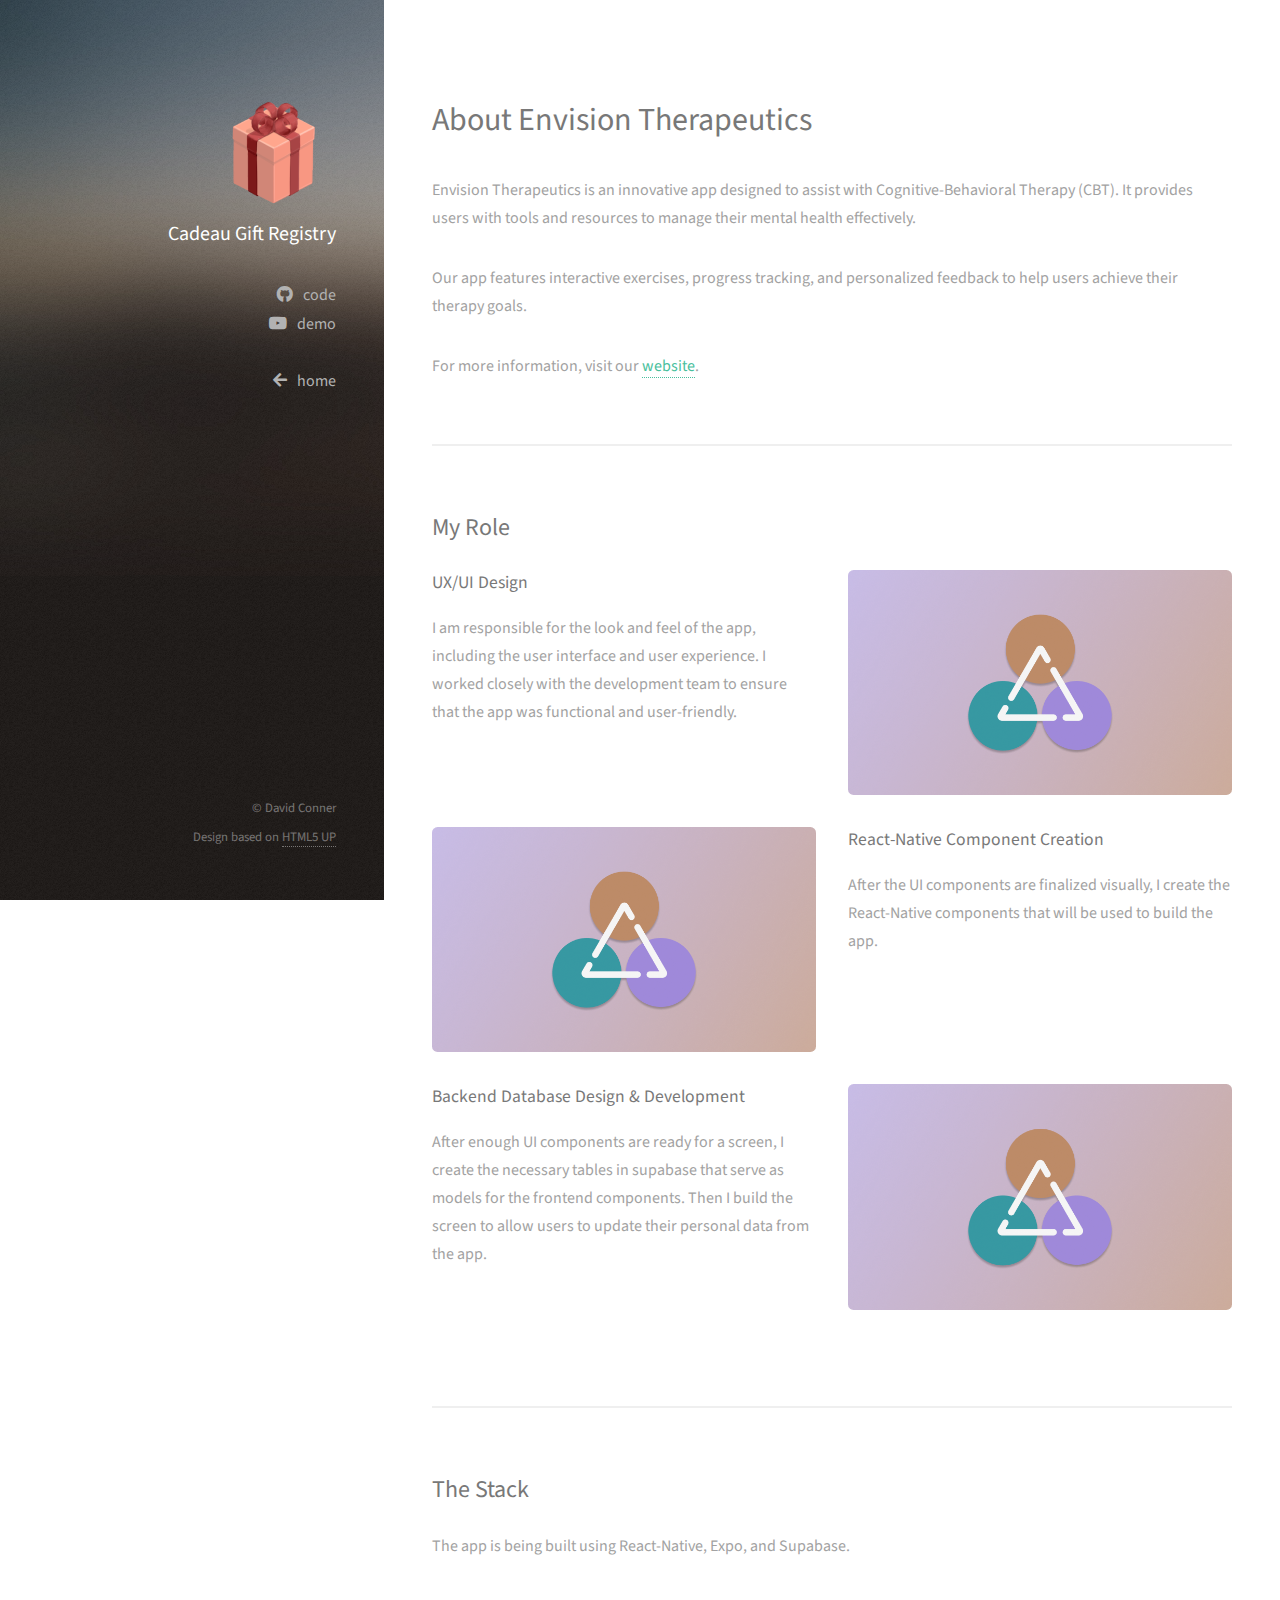
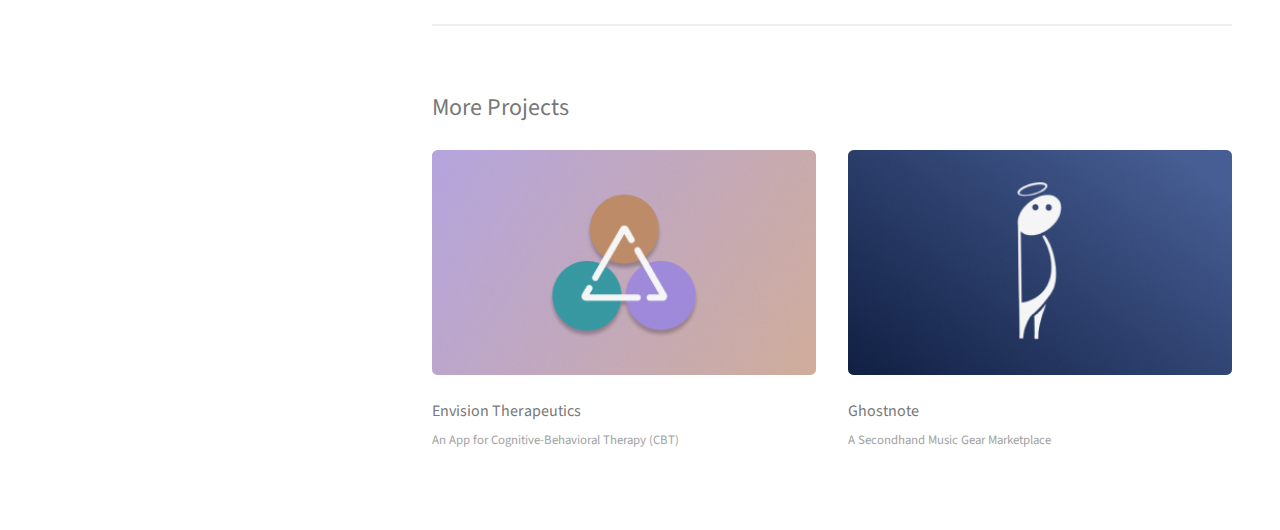
==== portfolio/cadeau.html @ 53ee63d6 "first commit" ====
<!DOCTYPE HTML>
<html>
<head>
    <title>Envision Therapeutics</title>
    <meta charset="utf-8" />
    <meta name="viewport" content="width=device-width, initial-scale=1, user-scalable=no" />
    <link rel="stylesheet" href="../assets/css/main.css" />
</head>
<body class="is-preload">

    <!-- Sidebar -->
    <header id="header">
        <div class="inner">
            <a href="#" class="image portfolio_avatar"><img src="../images/avatars/cadeau.png" alt="Cadeau Logo" style="--zoom: 1; --position-y: 0%;" /></a>
            <h1><strong>Cadeau Gift Registry</strong></h1>
            <br>
            <nav>
                <ul class="menu-icons">
                    <li>
                        <a class="icon solid brands fa-github" href="">code</a>
                    </li>
                    <li>
                        <a class="icon solid brands fa-youtube" href="https://www.youtube.com/watch?v=oXooZqjxA6I&t=8s">demo</a>
                    </li>
                    <br>
                    <li>
                        <a class="icon solid fa-arrow-left" href="../index.html">home</a>
                    </li>
                </ul>
            </nav>
        </div>
    </header>

    <!-- Main Content -->
    <div id="main">
        <section id="one">
            <header class="major">
                <h2>About Envision Therapeutics</h2>
            </header>
            <p>Envision Therapeutics is an innovative app designed to assist with Cognitive-Behavioral Therapy (CBT). It provides users with tools and resources to manage their mental health effectively.</p>
            <p>Our app features interactive exercises, progress tracking, and personalized feedback to help users achieve their therapy goals.</p>
            <p>For more information, visit our <a href="https://envisiontherapeutics.com">website</a>.</p>
        </section>
        <section id="two">
            <h2>My Role</h2>
            <div class="row">
                <div class="col-6 col-12-small">
                    <h4>
                        UX/UI Design
                    </h4>
                    <p>
                        I am responsible for the look and feel of the app, including the user interface and user experience. I worked closely with the development team to ensure that the app was functional and user-friendly.
                    </p>
                </div>
                <div class="col-6 col-12-small">
                    <div class="image fit">
                        <img src="../images/fulls/Envision.png" alt="Envision Logo" style="--zoom: 1; --position-y: 0%;" />
                    </div>
                </div>
                <div class="col-6 col-12-small">
                    <div class="image fit">
                        <img src="../images/fulls/Envision.png" alt="Envision Logo" style="--zoom: 1; --position-y: 0%;" />
                    </div>
                </div>
                <div class="col-6 col-12-small">
                    <h4>
                        React-Native Component Creation
                    </h4>
                    <p>
                        After the UI components are finalized visually, I create the React-Native components that will be used to build the app.
                    </p>
                </div>
                <div class="col-6 col-12-small">
                    <h4>
                        Backend Database Design & Development
                    </h4>
                    <p>
                        After enough UI components are ready for a screen, I create the necessary tables in supabase that serve as models for the frontend components. Then I build the screen to allow users to update their personal data from the app.
                    </p>
                </div>
                <div class="col-6 col-12-small">
                    <div class="image fit">
                        <img src="../images/fulls/Envision.png" alt="Envision Logo" style="--zoom: 1; --position-y: 0%;" />
                    </div>
                </div>
            </div>
        </section>
        <section id="three">
            <h2>The Stack</h2>
            <p>
                The app is being built using React-Native, Expo, and Supabase.
            </p>
        </section>
        <section id="four">
            <h2>More Projects</h2>
            <div class="row">
                <article class="col-6 col-12-xsmall work-item">
                    <a href="./envision.html" class="image fit thumb"><img src="../images/thumbs/Envision.png" alt="Envision Therapeutics" /></a>
                    <h3>Envision Therapeutics</h3>
                    <p>An App for Cognitive-Behavioral Therapy (CBT)</p>
                </article>
                <article class="col-6 col-12-xsmall work-item">
                    <a href="./ghostnote.html" class="image fit thumb"><img src="../images/thumbs/Ghostnote.png" alt="Ghostnote" /></a>
                    <h3>Ghostnote</h3>
                    <p>A Secondhand Music Gear Marketplace</p>
                </article>
            </div>
        </section>
    </div>

    <!-- Footer -->
    <footer id="footer">
        <div class="inner"> 
            <ul class="copyright">
                <li>&copy; David Conner</li><li>Design based on <a href="http://html5up.net">HTML5 UP</a></li>
            </ul>
        </div>
    </footer>

    <!-- Scripts -->
    <script src="../assets/js/jquery.min.js"></script>
    <script src="../assets/js/browser.min.js"></script>
    <script src="../assets/js/breakpoints.min.js"></script>
    <script src="../assets/js/util.js"></script>
    <script src="../assets/js/main.js"></script>

</body>
</html>
---- assets/css/main.css ----
@import url("fontawesome-all.min.css");
@import url("https://fonts.googleapis.com/css?family=Source+Sans+Pro:400,400italic");

/*
	Strata by HTML5 UP
	html5up.net | @ajlkn
	Free for personal and commercial use under the CCA 3.0 license (html5up.net/license)
*/

html, body, div, span, applet, object,
iframe, h1, h2, h3, h4, h5, h6, p, blockquote,
pre, a, abbr, acronym, address, big, cite,
code, del, dfn, em, img, ins, kbd, q, s, samp,
small, strike, strong, sub, sup, tt, var, b,
u, i, center, dl, dt, dd, ol, ul, li, fieldset,
form, label, legend, table, caption, tbody,
tfoot, thead, tr, th, td, article, aside,
canvas, details, embed, figure, figcaption,
footer, header, hgroup, menu, nav, output, ruby,
section, summary, time, mark, audio, video {
	margin: 0;
	padding: 0;
	border: 0;
	font-size: 100%;
	font: inherit;
	vertical-align: baseline;}

article, aside, details, figcaption, figure,
footer, header, hgroup, menu, nav, section {
	display: block;}

body {
	line-height: 1;
}

ol, ul {
	list-style: none;
}

blockquote, q {
	quotes: none;
}

	blockquote:before, blockquote:after, q:before, q:after {
		content: '';
		content: none;
	}

table {
	border-collapse: collapse;
	border-spacing: 0;
}

body {
	-webkit-text-size-adjust: none;
}

mark {
	background-color: transparent;
	color: inherit;
}

input::-moz-focus-inner {
	border: 0;
	padding: 0;
}

input, select, textarea {
	-moz-appearance: none;
	-webkit-appearance: none;
	-ms-appearance: none;
	appearance: none;
}

/* Basic */

	html {
		box-sizing: border-box;
	}

	*, *:before, *:after {
		box-sizing: inherit;
	}

	body {
		background: #fff;
	}

		body.is-preload *, body.is-preload *:before, body.is-preload *:after {
			-moz-animation: none !important;
			-webkit-animation: none !important;
			-ms-animation: none !important;
			animation: none !important;
			-moz-transition: none !important;
			-webkit-transition: none !important;
			-ms-transition: none !important;
			transition: none !important;
		}

	body, input, select, textarea {
		color: #a2a2a2;
		font-family: "Source Sans Pro", Helvetica, sans-serif;
		font-size: 16pt;
		font-weight: 400;
		line-height: 1.75em;
	}

	a {
		-moz-transition: color 0.2s ease-in-out, border-color 0.2s ease-in-out;
		-webkit-transition: color 0.2s ease-in-out, border-color 0.2s ease-in-out;
		-ms-transition: color 0.2s ease-in-out, border-color 0.2s ease-in-out;
		transition: color 0.2s ease-in-out, border-color 0.2s ease-in-out;
		border-bottom: dotted 1px;
		color: #49bf9d;
		text-decoration: none;
	}

		a:hover {
			border-bottom-color: transparent;
			color: #49bf9d !important;
			text-decoration: none;
		}

	strong, b {
		color: #787878;
		font-weight: 400;
	}

	em, i {
		font-style: italic;
	}

	p {
		margin: 0 0 2em 0;
	}

	h1, h2, h3, h4, h5, h6 {
		color: #787878;
		font-weight: 400;
		line-height: 1em;
		margin: 0 0 1em 0;
	}

		h1 a, h2 a, h3 a, h4 a, h5 a, h6 a {
			color: inherit;
			text-decoration: none;
		}

	h1 {
		font-size: 2em;
		line-height: 1.5em;
	}

	h2 {
		font-size: 1.5em;
		line-height: 1.5em;
	}

	h3 {
		font-size: 1.25em;
		line-height: 1.5em;
	}

	h4 {
		font-size: 1.1em;
		line-height: 1.5em;
	}

	h5 {
		font-size: 0.9em;
		line-height: 1.5em;
	}

	h6 {
		font-size: 0.7em;
		line-height: 1.5em;
	}

	sub {
		font-size: 0.8em;
		position: relative;
		top: 0.5em;
	}

	sup {
		font-size: 0.8em;
		position: relative;
		top: -0.5em;
	}

	hr {
		border: 0;
		border-bottom: solid 2px #efefef;
		margin: 2em 0;
	}

		hr.major {
			margin: 3em 0;
		}

	blockquote {
		border-left: solid 6px #efefef;
		font-style: italic;
		margin: 0 0 2em 0;
		padding: 0.5em 0 0.5em 1.5em;
	}

	code {
		background: #f7f7f7;
		border-radius: 0.35em;
		border: solid 2px #efefef;
		font-family: "Courier New", monospace;
		font-size: 0.9em;
		margin: 0 0.25em;
		padding: 0.25em 0.65em;
	}

	pre {
		-webkit-overflow-scrolling: touch;
		font-family: "Courier New", monospace;
		font-size: 0.9em;
		margin: 0 0 2em 0;
	}

		pre code {
			display: block;
			line-height: 1.75em;
			padding: 1em 1.5em;
			overflow-x: auto;
		}

	.align-left {
		text-align: left;
	}

	.align-center {
		text-align: center;
	}

	.align-right {
		text-align: right;
	}

/* Container */

	.container {
		margin: 0 auto;
		max-width: calc(100% - 4em);
		width: 100%;
	}

		.container.xsmall {
			width: 25%;
		}

		.container.small {
			width: 50%;
		}

		.container.medium {
			width: 75%;
		}

		.container.large {
			width: 125%;
		}

		.container.xlarge {
			width: 150%;
		}

		.container.max {
			width: 100%;
		}

		@media screen and (max-width: 980px) {

			.container {
				width: 100% !important;
				max-width: 100% !important;
			}

		}

		@media screen and (max-width: 480px) {

			.container {
				max-width: calc(100% - 3em);
			}

		}

/* Row */

	.row {
		display: flex;
		flex-wrap: wrap;
		box-sizing: border-box;
		align-items: stretch;
	}

		.row > * {
			box-sizing: border-box;
		}

		.row.gtr-uniform > * > :last-child {
			margin-bottom: 0;
		}

		.row.aln-left {
			justify-content: flex-start;
		}

		.row.aln-center {
			justify-content: center;
		}

		.row.aln-right {
			justify-content: flex-end;
		}

		.row.aln-top {
			align-items: flex-start;
		}

		.row.aln-middle {
			align-items: center;
		}

		.row.aln-bottom {
			align-items: flex-end;
		}

		.row > .imp {
			order: -1;
		}

		.row > .col-1 {
			width: 8.33333%;
		}

		.row > .off-1 {
			margin-left: 8.33333%;
		}

		.row > .col-2 {
			width: 16.66667%;
		}

		.row > .off-2 {
			margin-left: 16.66667%;
		}

		.row > .col-3 {
			width: 25%;
		}

		.row > .off-3 {
			margin-left: 25%;
		}

		.row > .col-4 {
			width: 33.33333%;
		}

		.row > .off-4 {
			margin-left: 33.33333%;
		}

		.row > .col-5 {
			width: 41.66667%;
		}

		.row > .off-5 {
			margin-left: 41.66667%;
		}

		.row > .col-6 {
			width: 50%;
		}

		.row > .off-6 {
			margin-left: 50%;
		}

		.row > .col-7 {
			width: 58.33333%;
		}

		.row > .off-7 {
			margin-left: 58.33333%;
		}

		.row > .col-8 {
			width: 66.66667%;
		}

		.row > .off-8 {
			margin-left: 66.66667%;
		}

		.row > .col-9 {
			width: 75%;
		}

		.row > .off-9 {
			margin-left: 75%;
		}

		.row > .col-10 {
			width: 83.33333%;
		}

		.row > .off-10 {
			margin-left: 83.33333%;
		}

		.row > .col-11 {
			width: 91.66667%;
		}

		.row > .off-11 {
			margin-left: 91.66667%;
		}

		.row > .col-12 {
			width: 100%;
		}

		.row > .off-12 {
			margin-left: 100%;
		}

		.row.gtr-0 {
			margin-top: 0;
			margin-left: 0em;
		}

			.row.gtr-0 > * {
				padding: 0 0 0 0em;
			}

			.row.gtr-0.gtr-uniform {
				margin-top: 0em;
			}

				.row.gtr-0.gtr-uniform > * {
					padding-top: 0em;
				}

		.row.gtr-25 {
			margin-top: 0;
			margin-left: -0.625em;
		}

			.row.gtr-25 > * {
				padding: 0 0 0 0.625em;
			}

			.row.gtr-25.gtr-uniform {
				margin-top: -0.625em;
			}

				.row.gtr-25.gtr-uniform > * {
					padding-top: 0.625em;
				}

		.row.gtr-50 {
			margin-top: 0;
			margin-left: -1.25em;
		}

			.row.gtr-50 > * {
				padding: 0 0 0 1.25em;
			}

			.row.gtr-50.gtr-uniform {
				margin-top: -1.25em;
			}

				.row.gtr-50.gtr-uniform > * {
					padding-top: 1.25em;
				}

		.row {
			margin-top: 0;
			margin-left: -2.5em;
		}

			.row > * {
				padding: 0 0 0 2.5em;
			}

			.row.gtr-uniform {
				margin-top: -2.5em;
			}

				.row.gtr-uniform > * {
					padding-top: 2.5em;
				}

		.row.gtr-150 {
			margin-top: 0;
			margin-left: -3.75em;
		}

			.row.gtr-150 > * {
				padding: 0 0 0 3.75em;
			}

			.row.gtr-150.gtr-uniform {
				margin-top: -3.75em;
			}

				.row.gtr-150.gtr-uniform > * {
					padding-top: 3.75em;
				}

		.row.gtr-200 {
			margin-top: 0;
			margin-left: -5em;
		}

			.row.gtr-200 > * {
				padding: 0 0 0 5em;
			}

			.row.gtr-200.gtr-uniform {
				margin-top: -5em;
			}

				.row.gtr-200.gtr-uniform > * {
					padding-top: 5em;
				}

		@media screen and (max-width: 1800px) {

			.row {
				display: flex;
				flex-wrap: wrap;
				box-sizing: border-box;
				align-items: stretch;
			}

				.row > * {
					box-sizing: border-box;
				}

				.row.gtr-uniform > * > :last-child {
					margin-bottom: 0;
				}

				.row.aln-left {
					justify-content: flex-start;
				}

				.row.aln-center {
					justify-content: center;
				}

				.row.aln-right {
					justify-content: flex-end;
				}

				.row.aln-top {
					align-items: flex-start;
				}

				.row.aln-middle {
					align-items: center;
				}

				.row.aln-bottom {
					align-items: flex-end;
				}

				.row > .imp-xlarge {
					order: -1;
				}

				.row > .col-1-xlarge {
					width: 8.33333%;
				}

				.row > .off-1-xlarge {
					margin-left: 8.33333%;
				}

				.row > .col-2-xlarge {
					width: 16.66667%;
				}

				.row > .off-2-xlarge {
					margin-left: 16.66667%;
				}

				.row > .col-3-xlarge {
					width: 25%;
				}

				.row > .off-3-xlarge {
					margin-left: 25%;
				}

				.row > .col-4-xlarge {
					width: 33.33333%;
				}

				.row > .off-4-xlarge {
					margin-left: 33.33333%;
				}

				.row > .col-5-xlarge {
					width: 41.66667%;
				}

				.row > .off-5-xlarge {
					margin-left: 41.66667%;
				}

				.row > .col-6-xlarge {
					width: 50%;
				}

				.row > .off-6-xlarge {
					margin-left: 50%;
				}

				.row > .col-7-xlarge {
					width: 58.33333%;
				}

				.row > .off-7-xlarge {
					margin-left: 58.33333%;
				}

				.row > .col-8-xlarge {
					width: 66.66667%;
				}

				.row > .off-8-xlarge {
					margin-left: 66.66667%;
				}

				.row > .col-9-xlarge {
					width: 75%;
				}

				.row > .off-9-xlarge {
					margin-left: 75%;
				}

				.row > .col-10-xlarge {
					width: 83.33333%;
				}

				.row > .off-10-xlarge {
					margin-left: 83.33333%;
				}

				.row > .col-11-xlarge {
					width: 91.66667%;
				}

				.row > .off-11-xlarge {
					margin-left: 91.66667%;
				}

				.row > .col-12-xlarge {
					width: 100%;
				}

				.row > .off-12-xlarge {
					margin-left: 100%;
				}

				.row.gtr-0 {
					margin-top: 0;
					margin-left: 0em;
				}

					.row.gtr-0 > * {
						padding: 0 0 0 0em;
					}

					.row.gtr-0.gtr-uniform {
						margin-top: 0em;
					}

						.row.gtr-0.gtr-uniform > * {
							padding-top: 0em;
						}

				.row.gtr-25 {
					margin-top: 0;
					margin-left: -0.625em;
				}

					.row.gtr-25 > * {
						padding: 0 0 0 0.625em;
					}

					.row.gtr-25.gtr-uniform {
						margin-top: -0.625em;
					}

						.row.gtr-25.gtr-uniform > * {
							padding-top: 0.625em;
						}

				.row.gtr-50 {
					margin-top: 0;
					margin-left: -1.25em;
				}

					.row.gtr-50 > * {
						padding: 0 0 0 1.25em;
					}

					.row.gtr-50.gtr-uniform {
						margin-top: -1.25em;
					}

						.row.gtr-50.gtr-uniform > * {
							padding-top: 1.25em;
						}

				.row {
					margin-top: 0;
					margin-left: -2.5em;
				}

					.row > * {
						padding: 0 0 0 2.5em;
					}

					.row.gtr-uniform {
						margin-top: -2.5em;
					}

						.row.gtr-uniform > * {
							padding-top: 2.5em;
						}

				.row.gtr-150 {
					margin-top: 0;
					margin-left: -3.75em;
				}

					.row.gtr-150 > * {
						padding: 0 0 0 3.75em;
					}

					.row.gtr-150.gtr-uniform {
						margin-top: -3.75em;
					}

						.row.gtr-150.gtr-uniform > * {
							padding-top: 3.75em;
						}

				.row.gtr-200 {
					margin-top: 0;
					margin-left: -5em;
				}

					.row.gtr-200 > * {
						padding: 0 0 0 5em;
					}

					.row.gtr-200.gtr-uniform {
						margin-top: -5em;
					}

						.row.gtr-200.gtr-uniform > * {
							padding-top: 5em;
						}

		}

		@media screen and (max-width: 1280px) {

			.row {
				display: flex;
				flex-wrap: wrap;
				box-sizing: border-box;
				align-items: stretch;
			}

				.row > * {
					box-sizing: border-box;
				}

				.row.gtr-uniform > * > :last-child {
					margin-bottom: 0;
				}

				.row.aln-left {
					justify-content: flex-start;
				}

				.row.aln-center {
					justify-content: center;
				}

				.row.aln-right {
					justify-content: flex-end;
				}

				.row.aln-top {
					align-items: flex-start;
				}

				.row.aln-middle {
					align-items: center;
				}

				.row.aln-bottom {
					align-items: flex-end;
				}

				.row > .imp-large {
					order: -1;
				}

				.row > .col-1-large {
					width: 8.33333%;
				}

				.row > .off-1-large {
					margin-left: 8.33333%;
				}

				.row > .col-2-large {
					width: 16.66667%;
				}

				.row > .off-2-large {
					margin-left: 16.66667%;
				}

				.row > .col-3-large {
					width: 25%;
				}

				.row > .off-3-large {
					margin-left: 25%;
				}

				.row > .col-4-large {
					width: 33.33333%;
				}

				.row > .off-4-large {
					margin-left: 33.33333%;
				}

				.row > .col-5-large {
					width: 41.66667%;
				}

				.row > .off-5-large {
					margin-left: 41.66667%;
				}

				.row > .col-6-large {
					width: 50%;
				}

				.row > .off-6-large {
					margin-left: 50%;
				}

				.row > .col-7-large {
					width: 58.33333%;
				}

				.row > .off-7-large {
					margin-left: 58.33333%;
				}

				.row > .col-8-large {
					width: 66.66667%;
				}

				.row > .off-8-large {
					margin-left: 66.66667%;
				}

				.row > .col-9-large {
					width: 75%;
				}

				.row > .off-9-large {
					margin-left: 75%;
				}

				.row > .col-10-large {
					width: 83.33333%;
				}

				.row > .off-10-large {
					margin-left: 83.33333%;
				}

				.row > .col-11-large {
					width: 91.66667%;
				}

				.row > .off-11-large {
					margin-left: 91.66667%;
				}

				.row > .col-12-large {
					width: 100%;
				}

				.row > .off-12-large {
					margin-left: 100%;
				}

				.row.gtr-0 {
					margin-top: 0;
					margin-left: 0em;
				}

					.row.gtr-0 > * {
						padding: 0 0 0 0em;
					}

					.row.gtr-0.gtr-uniform {
						margin-top: 0em;
					}

						.row.gtr-0.gtr-uniform > * {
							padding-top: 0em;
						}

				.row.gtr-25 {
					margin-top: 0;
					margin-left: -0.5em;
				}

					.row.gtr-25 > * {
						padding: 0 0 0 0.5em;
					}

					.row.gtr-25.gtr-uniform {
						margin-top: -0.5em;
					}

						.row.gtr-25.gtr-uniform > * {
							padding-top: 0.5em;
						}

				.row.gtr-50 {
					margin-top: 0;
					margin-left: -1em;
				}

					.row.gtr-50 > * {
						padding: 0 0 0 1em;
					}

					.row.gtr-50.gtr-uniform {
						margin-top: -1em;
					}

						.row.gtr-50.gtr-uniform > * {
							padding-top: 1em;
						}

				.row {
					margin-top: 0;
					margin-left: -2em;
				}

					.row > * {
						padding: 0 0 0 2em;
					}

					.row.gtr-uniform {
						margin-top: -2em;
					}

						.row.gtr-uniform > * {
							padding-top: 2em;
						}

				.row.gtr-150 {
					margin-top: 0;
					margin-left: -3em;
				}

					.row.gtr-150 > * {
						padding: 0 0 0 3em;
					}

					.row.gtr-150.gtr-uniform {
						margin-top: -3em;
					}

						.row.gtr-150.gtr-uniform > * {
							padding-top: 3em;
						}

				.row.gtr-200 {
					margin-top: 0;
					margin-left: -4em;
				}

					.row.gtr-200 > * {
						padding: 0 0 0 4em;
					}

					.row.gtr-200.gtr-uniform {
						margin-top: -4em;
					}

						.row.gtr-200.gtr-uniform > * {
							padding-top: 4em;
						}

		}

		@media screen and (max-width: 980px) {

			.row {
				display: flex;
				flex-wrap: wrap;
				box-sizing: border-box;
				align-items: stretch;
			}

				.row > * {
					box-sizing: border-box;
				}

				.row.gtr-uniform > * > :last-child {
					margin-bottom: 0;
				}

				.row.aln-left {
					justify-content: flex-start;
				}

				.row.aln-center {
					justify-content: center;
				}

				.row.aln-right {
					justify-content: flex-end;
				}

				.row.aln-top {
					align-items: flex-start;
				}

				.row.aln-middle {
					align-items: center;
				}

				.row.aln-bottom {
					align-items: flex-end;
				}

				.row > .imp-medium {
					order: -1;
				}

				.row > .col-1-medium {
					width: 8.33333%;
				}

				.row > .off-1-medium {
					margin-left: 8.33333%;
				}

				.row > .col-2-medium {
					width: 16.66667%;
				}

				.row > .off-2-medium {
					margin-left: 16.66667%;
				}

				.row > .col-3-medium {
					width: 25%;
				}

				.row > .off-3-medium {
					margin-left: 25%;
				}

				.row > .col-4-medium {
					width: 33.33333%;
				}

				.row > .off-4-medium {
					margin-left: 33.33333%;
				}

				.row > .col-5-medium {
					width: 41.66667%;
				}

				.row > .off-5-medium {
					margin-left: 41.66667%;
				}

				.row > .col-6-medium {
					width: 50%;
				}

				.row > .off-6-medium {
					margin-left: 50%;
				}

				.row > .col-7-medium {
					width: 58.33333%;
				}

				.row > .off-7-medium {
					margin-left: 58.33333%;
				}

				.row > .col-8-medium {
					width: 66.66667%;
				}

				.row > .off-8-medium {
					margin-left: 66.66667%;
				}

				.row > .col-9-medium {
					width: 75%;
				}

				.row > .off-9-medium {
					margin-left: 75%;
				}

				.row > .col-10-medium {
					width: 83.33333%;
				}

				.row > .off-10-medium {
					margin-left: 83.33333%;
				}

				.row > .col-11-medium {
					width: 91.66667%;
				}

				.row > .off-11-medium {
					margin-left: 91.66667%;
				}

				.row > .col-12-medium {
					width: 100%;
				}

				.row > .off-12-medium {
					margin-left: 100%;
				}

				.row.gtr-0 {
					margin-top: 0;
					margin-left: 0em;
				}

					.row.gtr-0 > * {
						padding: 0 0 0 0em;
					}

					.row.gtr-0.gtr-uniform {
						margin-top: 0em;
					}

						.row.gtr-0.gtr-uniform > * {
							padding-top: 0em;
						}

				.row.gtr-25 {
					margin-top: 0;
					margin-left: -0.5em;
				}

					.row.gtr-25 > * {
						padding: 0 0 0 0.5em;
					}

					.row.gtr-25.gtr-uniform {
						margin-top: -0.5em;
					}

						.row.gtr-25.gtr-uniform > * {
							padding-top: 0.5em;
						}

				.row.gtr-50 {
					margin-top: 0;
					margin-left: -1em;
				}

					.row.gtr-50 > * {
						padding: 0 0 0 1em;
					}

					.row.gtr-50.gtr-uniform {
						margin-top: -1em;
					}

						.row.gtr-50.gtr-uniform > * {
							padding-top: 1em;
						}

				.row {
					margin-top: 0;
					margin-left: -2em;
				}

					.row > * {
						padding: 0 0 0 2em;
					}

					.row.gtr-uniform {
						margin-top: -2em;
					}

						.row.gtr-uniform > * {
							padding-top: 2em;
						}

				.row.gtr-150 {
					margin-top: 0;
					margin-left: -3em;
				}

					.row.gtr-150 > * {
						padding: 0 0 0 3em;
					}

					.row.gtr-150.gtr-uniform {
						margin-top: -3em;
					}

						.row.gtr-150.gtr-uniform > * {
							padding-top: 3em;
						}

				.row.gtr-200 {
					margin-top: 0;
					margin-left: -4em;
				}

					.row.gtr-200 > * {
						padding: 0 0 0 4em;
					}

					.row.gtr-200.gtr-uniform {
						margin-top: -4em;
					}

						.row.gtr-200.gtr-uniform > * {
							padding-top: 4em;
						}

		}

		@media screen and (max-width: 736px) {

			.row {
				display: flex;
				flex-wrap: wrap;
				box-sizing: border-box;
				align-items: stretch;
			}

				.row > * {
					box-sizing: border-box;
				}

				.row.gtr-uniform > * > :last-child {
					margin-bottom: 0;
				}

				.row.aln-left {
					justify-content: flex-start;
				}

				.row.aln-center {
					justify-content: center;
				}

				.row.aln-right {
					justify-content: flex-end;
				}

				.row.aln-top {
					align-items: flex-start;
				}

				.row.aln-middle {
					align-items: center;
				}

				.row.aln-bottom {
					align-items: flex-end;
				}

				.row > .imp-small {
					order: -1;
				}

				.row > .col-1-small {
					width: 8.33333%;
				}

				.row > .off-1-small {
					margin-left: 8.33333%;
				}

				.row > .col-2-small {
					width: 16.66667%;
				}

				.row > .off-2-small {
					margin-left: 16.66667%;
				}

				.row > .col-3-small {
					width: 25%;
				}

				.row > .off-3-small {
					margin-left: 25%;
				}

				.row > .col-4-small {
					width: 33.33333%;
				}

				.row > .off-4-small {
					margin-left: 33.33333%;
				}

				.row > .col-5-small {
					width: 41.66667%;
				}

				.row > .off-5-small {
					margin-left: 41.66667%;
				}

				.row > .col-6-small {
					width: 50%;
				}

				.row > .off-6-small {
					margin-left: 50%;
				}

				.row > .col-7-small {
					width: 58.33333%;
				}

				.row > .off-7-small {
					margin-left: 58.33333%;
				}

				.row > .col-8-small {
					width: 66.66667%;
				}

				.row > .off-8-small {
					margin-left: 66.66667%;
				}

				.row > .col-9-small {
					width: 75%;
				}

				.row > .off-9-small {
					margin-left: 75%;
				}

				.row > .col-10-small {
					width: 83.33333%;
				}

				.row > .off-10-small {
					margin-left: 83.33333%;
				}

				.row > .col-11-small {
					width: 91.66667%;
				}

				.row > .off-11-small {
					margin-left: 91.66667%;
				}

				.row > .col-12-small {
					width: 100%;
				}

				.row > .off-12-small {
					margin-left: 100%;
				}

				.row.gtr-0 {
					margin-top: 0;
					margin-left: 0em;
				}

					.row.gtr-0 > * {
						padding: 0 0 0 0em;
					}

					.row.gtr-0.gtr-uniform {
						margin-top: 0em;
					}

						.row.gtr-0.gtr-uniform > * {
							padding-top: 0em;
						}

				.row.gtr-25 {
					margin-top: 0;
					margin-left: -0.375em;
				}

					.row.gtr-25 > * {
						padding: 0 0 0 0.375em;
					}

					.row.gtr-25.gtr-uniform {
						margin-top: -0.375em;
					}

						.row.gtr-25.gtr-uniform > * {
							padding-top: 0.375em;
						}

				.row.gtr-50 {
					margin-top: 0;
					margin-left: -0.75em;
				}

					.row.gtr-50 > * {
						padding: 0 0 0 0.75em;
					}

					.row.gtr-50.gtr-uniform {
						margin-top: -0.75em;
					}

						.row.gtr-50.gtr-uniform > * {
							padding-top: 0.75em;
						}

				.row {
					margin-top: 0;
					margin-left: -1.5em;
				}

					.row > * {
						padding: 0 0 0 1.5em;
					}

					.row.gtr-uniform {
						margin-top: -1.5em;
					}

						.row.gtr-uniform > * {
							padding-top: 1.5em;
						}

				.row.gtr-150 {
					margin-top: 0;
					margin-left: -2.25em;
				}

					.row.gtr-150 > * {
						padding: 0 0 0 2.25em;
					}

					.row.gtr-150.gtr-uniform {
						margin-top: -2.25em;
					}

						.row.gtr-150.gtr-uniform > * {
							padding-top: 2.25em;
						}

				.row.gtr-200 {
					margin-top: 0;
					margin-left: -3em;
				}

					.row.gtr-200 > * {
						padding: 0 0 0 3em;
					}

					.row.gtr-200.gtr-uniform {
						margin-top: -3em;
					}

						.row.gtr-200.gtr-uniform > * {
							padding-top: 3em;
						}

		}

		@media screen and (max-width: 480px) {

			.row {
				display: flex;
				flex-wrap: wrap;
				box-sizing: border-box;
				align-items: stretch;
			}

				.row > * {
					box-sizing: border-box;
				}

				.row.gtr-uniform > * > :last-child {
					margin-bottom: 0;
				}

				.row.aln-left {
					justify-content: flex-start;
				}

				.row.aln-center {
					justify-content: center;
				}

				.row.aln-right {
					justify-content: flex-end;
				}

				.row.aln-top {
					align-items: flex-start;
				}

				.row.aln-middle {
					align-items: center;
				}

				.row.aln-bottom {
					align-items: flex-end;
				}

				.row > .imp-xsmall {
					order: -1;
				}

				.row > .col-1-xsmall {
					width: 8.33333%;
				}

				.row > .off-1-xsmall {
					margin-left: 8.33333%;
				}

				.row > .col-2-xsmall {
					width: 16.66667%;
				}

				.row > .off-2-xsmall {
					margin-left: 16.66667%;
				}

				.row > .col-3-xsmall {
					width: 25%;
				}

				.row > .off-3-xsmall {
					margin-left: 25%;
				}

				.row > .col-4-xsmall {
					width: 33.33333%;
				}

				.row > .off-4-xsmall {
					margin-left: 33.33333%;
				}

				.row > .col-5-xsmall {
					width: 41.66667%;
				}

				.row > .off-5-xsmall {
					margin-left: 41.66667%;
				}

				.row > .col-6-xsmall {
					width: 50%;
				}

				.row > .off-6-xsmall {
					margin-left: 50%;
				}

				.row > .col-7-xsmall {
					width: 58.33333%;
				}

				.row > .off-7-xsmall {
					margin-left: 58.33333%;
				}

				.row > .col-8-xsmall {
					width: 66.66667%;
				}

				.row > .off-8-xsmall {
					margin-left: 66.66667%;
				}

				.row > .col-9-xsmall {
					width: 75%;
				}

				.row > .off-9-xsmall {
					margin-left: 75%;
				}

				.row > .col-10-xsmall {
					width: 83.33333%;
				}

				.row > .off-10-xsmall {
					margin-left: 83.33333%;
				}

				.row > .col-11-xsmall {
					width: 91.66667%;
				}

				.row > .off-11-xsmall {
					margin-left: 91.66667%;
				}

				.row > .col-12-xsmall {
					width: 100%;
				}

				.row > .off-12-xsmall {
					margin-left: 100%;
				}

				.row.gtr-0 {
					margin-top: 0;
					margin-left: 0em;
				}

					.row.gtr-0 > * {
						padding: 0 0 0 0em;
					}

					.row.gtr-0.gtr-uniform {
						margin-top: 0em;
					}

						.row.gtr-0.gtr-uniform > * {
							padding-top: 0em;
						}

				.row.gtr-25 {
					margin-top: 0;
					margin-left: -0.375em;
				}

					.row.gtr-25 > * {
						padding: 0 0 0 0.375em;
					}

					.row.gtr-25.gtr-uniform {
						margin-top: -0.375em;
					}

						.row.gtr-25.gtr-uniform > * {
							padding-top: 0.375em;
						}

				.row.gtr-50 {
					margin-top: 0;
					margin-left: -0.75em;
				}

					.row.gtr-50 > * {
						padding: 0 0 0 0.75em;
					}

					.row.gtr-50.gtr-uniform {
						margin-top: -0.75em;
					}

						.row.gtr-50.gtr-uniform > * {
							padding-top: 0.75em;
						}

				.row {
					margin-top: 0;
					margin-left: -1.5em;
				}

					.row > * {
						padding: 0 0 0 1.5em;
					}

					.row.gtr-uniform {
						margin-top: -1.5em;
					}

						.row.gtr-uniform > * {
							padding-top: 1.5em;
						}

				.row.gtr-150 {
					margin-top: 0;
					margin-left: -2.25em;
				}

					.row.gtr-150 > * {
						padding: 0 0 0 2.25em;
					}

					.row.gtr-150.gtr-uniform {
						margin-top: -2.25em;
					}

						.row.gtr-150.gtr-uniform > * {
							padding-top: 2.25em;
						}

				.row.gtr-200 {
					margin-top: 0;
					margin-left: -3em;
				}

					.row.gtr-200 > * {
						padding: 0 0 0 3em;
					}

					.row.gtr-200.gtr-uniform {
						margin-top: -3em;
					}

						.row.gtr-200.gtr-uniform > * {
							padding-top: 3em;
						}

		}

/* Section/Article */

	section.special, article.special {
		text-align: center;
	}

	header p {
		color: #b2b2b2;
		position: relative;
		margin: 0 0 1.5em 0;
	}

	header h2 + p {
		font-size: 1.25em;
		margin-top: -1em;
		line-height: 1.5em;
	}

	header h3 + p {
		font-size: 1.1em;
		margin-top: -0.8em;
		line-height: 1.5em;
	}

	header h4 + p,
	header h5 + p,
	header h6 + p {
		font-size: 0.9em;
		margin-top: -0.6em;
		line-height: 1.5em;
	}

	header.major h2 {
		font-size: 2em;
	}

/* Form */

	form {
		margin: 0 0 2em 0;
	}

	label {
		color: #787878;
		display: block;
		font-size: 0.9em;
		font-weight: 400;
		margin: 0 0 1em 0;
	}

	input[type="text"],
	input[type="password"],
	input[type="email"],
	select,
	textarea {
		-moz-appearance: none;
		-webkit-appearance: none;
		-ms-appearance: none;
		appearance: none;
		background: #f7f7f7;
		border-radius: 0.35em;
		border: solid 2px transparent;
		color: inherit;
		display: block;
		outline: 0;
		padding: 0 0.75em;
		text-decoration: none;
		width: 100%;
	}

		input[type="text"]:invalid,
		input[type="password"]:invalid,
		input[type="email"]:invalid,
		select:invalid,
		textarea:invalid {
			box-shadow: none;
		}

		input[type="text"]:focus,
		input[type="password"]:focus,
		input[type="email"]:focus,
		select:focus,
		textarea:focus {
			border-color: #49bf9d;
		}

	select {
		background-image: url("data:image/svg+xml;charset=utf8,%3Csvg xmlns='http://www.w3.org/2000/svg' width='40' height='40' preserveAspectRatio='none' viewBox='0 0 40 40'%3E%3Cpath d='M9.4,12.3l10.4,10.4l10.4-10.4c0.2-0.2,0.5-0.4,0.9-0.4c0.3,0,0.6,0.1,0.9,0.4l3.3,3.3c0.2,0.2,0.4,0.5,0.4,0.9 c0,0.4-0.1,0.6-0.4,0.9L20.7,31.9c-0.2,0.2-0.5,0.4-0.9,0.4c-0.3,0-0.6-0.1-0.9-0.4L4.3,17.3c-0.2-0.2-0.4-0.5-0.4-0.9 c0-0.4,0.1-0.6,0.4-0.9l3.3-3.3c0.2-0.2,0.5-0.4,0.9-0.4S9.1,12.1,9.4,12.3z' fill='%23dfdfdf' /%3E%3C/svg%3E");
		background-size: 1.25rem;
		background-repeat: no-repeat;
		background-position: calc(100% - 1rem) center;
		height: 2.75em;
		padding-right: 2.75em;
		text-overflow: ellipsis;
	}

		select option {
			color: #787878;
			background: #fff;
		}

		select:focus::-ms-value {
			background-color: transparent;
		}

		select::-ms-expand {
			display: none;
		}

	input[type="text"],
	input[type="password"],
	input[type="email"],
	select {
		height: 2.75em;
	}

	textarea {
		padding: 0.75em;
	}

	input[type="checkbox"],
	input[type="radio"] {
		-moz-appearance: none;
		-webkit-appearance: none;
		-ms-appearance: none;
		appearance: none;
		display: block;
		float: left;
		margin-right: -2em;
		opacity: 0;
		width: 1em;
		z-index: -1;
	}

		input[type="checkbox"] + label,
		input[type="radio"] + label {
			text-decoration: none;
			color: #a2a2a2;
			cursor: pointer;
			display: inline-block;
			font-size: 1em;
			font-weight: 400;
			padding-left: 2.4em;
			padding-right: 0.75em;
			position: relative;
		}

			input[type="checkbox"] + label:before,
			input[type="radio"] + label:before {
				-moz-osx-font-smoothing: grayscale;
				-webkit-font-smoothing: antialiased;
				display: inline-block;
				font-style: normal;
				font-variant: normal;
				text-rendering: auto;
				line-height: 1;
				text-transform: none !important;
				font-family: 'Font Awesome 5 Free';
				font-weight: 900;
			}

			input[type="checkbox"] + label:before,
			input[type="radio"] + label:before {
				background: #f7f7f7;
				border-radius: 0.35em;
				border: solid 2px transparent;
				content: '';
				display: inline-block;
				font-size: 0.8em;
				height: 2.0625em;
				left: 0;
				line-height: 1.85625em;
				position: absolute;
				text-align: center;
				top: 0;
				width: 2.0625em;
			}

		input[type="checkbox"]:checked + label:before,
		input[type="radio"]:checked + label:before {
			background: #787878;
			border-color: #787878;
			color: #fff;
			content: '\f00c';
		}

		input[type="checkbox"]:focus + label:before,
		input[type="radio"]:focus + label:before {
			border-color: #49bf9d;
		}

	input[type="checkbox"] + label:before {
		border-radius: 0.35em;
	}

	input[type="radio"] + label:before {
		border-radius: 100%;
	}

	::-webkit-input-placeholder {
		color: #b2b2b2 !important;
		opacity: 1.0;
	}

	:-moz-placeholder {
		color: #b2b2b2 !important;
		opacity: 1.0;
	}

	::-moz-placeholder {
		color: #b2b2b2 !important;
		opacity: 1.0;
	}

	:-ms-input-placeholder {
		color: #b2b2b2 !important;
		opacity: 1.0;
	}

/* Box */

	.box {
		border-radius: 0.35em;
		border: solid 2px #efefef;
		margin-bottom: 2em;
		padding: 1.5em;
	}

		.box > :last-child,
		.box > :last-child > :last-child,
		.box > :last-child > :last-child > :last-child {
			margin-bottom: 0;
		}

		.box.alt {
			border: 0;
			border-radius: 0;
			padding: 0;
		}

/* Icon */

	.icon {
		text-decoration: none;
		border-bottom: none;
		position: relative;
	}

		.icon:before {
			-moz-osx-font-smoothing: grayscale;
			-webkit-font-smoothing: antialiased;
			display: inline-block;
			font-style: normal;
			font-variant: normal;
			text-rendering: auto;
			line-height: 1;
			text-transform: none !important;
			font-family: 'Font Awesome 5 Free';
			font-weight: 400;
		}

		.icon > .label {
			display: none;
		}

		.icon:before {
			line-height: inherit;
		}

		.icon.solid:before {
			font-weight: 900;
			margin-right: 10px;
		}

		.icon.brands:before {
			font-family: 'Font Awesome 5 Brands';
		}

/* Image */

	.image {
		border-radius: 0.35em;
		border: 0;
		display: inline-block;
		position: relative;
	}

		.image:before {
			-moz-transition: opacity 0.2s ease-in-out;
			-webkit-transition: opacity 0.2s ease-in-out;
			-ms-transition: opacity 0.2s ease-in-out;
			transition: opacity 0.2s ease-in-out;
			background: url("images/overlay.png");
			border-radius: 0.35em;
			content: '';
			display: block;
			height: 100%;
			left: 0;
			opacity: 0.1;
			position: absolute;
			top: 0;
			width: 100%;
		}

		.image.thumb {
			text-align: center;
		}

			.image.thumb:after {
				-moz-transition: opacity 0.2s ease-in-out;
				-webkit-transition: opacity 0.2s ease-in-out;
				-ms-transition: opacity 0.2s ease-in-out;
				transition: opacity 0.2s ease-in-out;
				border-radius: 0.35em;
				border: solid 3px rgba(255, 255, 255, 0.5);
				color: #fff;
				content: 'View';
				display: inline-block;
				font-size: 0.8em;
				font-weight: 400;
				left: 50%;
				line-height: 2.25em;
				margin: -1.25em 0 0 -3em;
				opacity: 0;
				padding: 0 1.5em;
				position: absolute;
				text-align: center;
				text-decoration: none;
				top: 50%;
				white-space: nowrap;
			}

			.image.thumb:hover:after {
				opacity: 1.0;
			}

			.image.thumb:hover:before {
				background: url("images/overlay.png"), url("images/overlay.png");
				opacity: 1.0;
			}

		.image img {
			border-radius: 0.35em;
			display: block;
		}

		.image.left {
			float: left;
			margin: 0 1.5em 1em 0;
			top: 0.25em;
		}

		.image.right {
			float: right;
			margin: 0 0 1em 1.5em;
			top: 0.25em;
		}

		.image.left, .image.right {
			max-width: 40%;
		}

			.image.left img, .image.right img {
				width: 100%;
			}

		.image.fit {
			display: block;
			margin: 0 0 2em 0;
			width: 100%;
		}

			.image.fit img {
				width: 100%;
			}

		.image.avatar {
			border-radius: 100%;
		}

			.image.avatar:before {
				display: none;
			}

			.image.avatar img {
				border-radius: 100%;
				width: 100%;
			}

		.image.portfolio_avatar:before {
			display: none;
		}

		.image.portfolio_avatar img {
			width: 100%; /* Use 100% to make it responsive */
			height: auto; /* Maintain aspect ratio */
			max-width: 150px; /* Set a maximum width */
			max-height: 150px; /* Set a maximum height to ensure it's square */
			object-fit: cover; /* Ensures the image covers the area */
			object-position: center; /* Centers the image within the square */
		}

/* List */

	ol {
		list-style: decimal;
		margin: 0 0 2em 0;
		padding-left: 1.25em;
	}

		ol li {
			padding-left: 0.25em;
		}

	ul {
		list-style: disc;
		margin: 0 0 2em 0;
		padding-left: 1em;
	}

		ul li {
			padding-left: 0.5em;
		}

		ul.alt {
			list-style: none;
			padding-left: 0;
		}

			ul.alt li {
				border-top: solid 2px #efefef;
				padding: 0.5em 0;
			}

				ul.alt li:first-child {
					border-top: 0;
					padding-top: 0;
				}

	dl {
		margin: 0 0 2em 0;
	}

/* Icons */

	ul.icons {
		cursor: default;
		list-style: none;
		padding-left: 0;
	}

		ul.icons li {
			display: inline-block;
			padding: 0 1em 0 0;
		}

			ul.icons li:last-child {
				padding-right: 0;
			}

			ul.icons li .icon:before {
				font-size: 1.5em;
			}

/* Labeled Icons */

	ul.labeled-icons {
		list-style: none;
		padding: 0;
	}

		ul.labeled-icons li {
			line-height: 1.75em;
			margin: 1.5em 0 0 0;
			padding-left: 2.25em;
			position: relative;
		}

			ul.labeled-icons li:first-child {
				margin-top: 0;
			}

			ul.labeled-icons li a {
				color: inherit;
			}

			ul.labeled-icons li h3 {
				color: #b2b2b2;
				left: 0;
				position: absolute;
				text-align: center;
				top: 0;
				width: 1em;
			}
	
	ul.menu-icons {
		list-style: none;
		padding: 0;
	}
		ul.menu-icons li a {
			color: #b2b2b2;
		}
		ul.menu-icons li:last-child {
			padding-right: 0;
		}
/* Actions */

	ul.actions {
		display: -moz-flex;
		display: -webkit-flex;
		display: -ms-flex;
		display: flex;
		cursor: default;
		list-style: none;
		margin-left: -1em;
		padding-left: 0;
	}

		ul.actions li {
			padding: 0 0 0 1em;
			vertical-align: middle;
		}

		ul.actions.special {
			-moz-justify-content: center;
			-webkit-justify-content: center;
			-ms-justify-content: center;
			justify-content: center;
			width: 100%;
			margin-left: 0;
		}

			ul.actions.special li:first-child {
				padding-left: 0;
			}

		ul.actions.stacked {
			-moz-flex-direction: column;
			-webkit-flex-direction: column;
			-ms-flex-direction: column;
			flex-direction: column;
			margin-left: 0;
		}

			ul.actions.stacked li {
				padding: 1.3em 0 0 0;
			}

				ul.actions.stacked li:first-child {
					padding-top: 0;
				}

		ul.actions.fit {
			width: calc(100% + 1em);
		}

			ul.actions.fit li {
				-moz-flex-grow: 1;
				-webkit-flex-grow: 1;
				-ms-flex-grow: 1;
				flex-grow: 1;
				-moz-flex-shrink: 1;
				-webkit-flex-shrink: 1;
				-ms-flex-shrink: 1;
				flex-shrink: 1;
				width: 100%;
			}

				ul.actions.fit li > * {
					width: 100%;
				}

			ul.actions.fit.stacked {
				width: 100%;
			}

		@media screen and (max-width: 480px) {

			ul.actions:not(.fixed) {
				-moz-flex-direction: column;
				-webkit-flex-direction: column;
				-ms-flex-direction: column;
				flex-direction: column;
				margin-left: 0;
				width: 100% !important;
			}

				ul.actions:not(.fixed) li {
					-moz-flex-grow: 1;
					-webkit-flex-grow: 1;
					-ms-flex-grow: 1;
					flex-grow: 1;
					-moz-flex-shrink: 1;
					-webkit-flex-shrink: 1;
					-ms-flex-shrink: 1;
					flex-shrink: 1;
					padding: 1em 0 0 0;
					text-align: center;
					width: 100%;
				}

					ul.actions:not(.fixed) li > * {
						width: 100%;
					}

					ul.actions:not(.fixed) li:first-child {
						padding-top: 0;
					}

					ul.actions:not(.fixed) li input[type="submit"],
					ul.actions:not(.fixed) li input[type="reset"],
					ul.actions:not(.fixed) li input[type="button"],
					ul.actions:not(.fixed) li button,
					ul.actions:not(.fixed) li .button {
						width: 100%;
					}

						ul.actions:not(.fixed) li input[type="submit"].icon:before,
						ul.actions:not(.fixed) li input[type="reset"].icon:before,
						ul.actions:not(.fixed) li input[type="button"].icon:before,
						ul.actions:not(.fixed) li button.icon:before,
						ul.actions:not(.fixed) li .button.icon:before {
							margin-left: -0.5em;
						}

		}

/* Table */

	.table-wrapper {
		-webkit-overflow-scrolling: touch;
		overflow-x: auto;
	}

	table {
		margin: 0 0 2em 0;
		width: 100%;
	}

		table tbody tr {
			border: solid 1px #efefef;
			border-left: 0;
			border-right: 0;
		}

			table tbody tr:nth-child(2n + 1) {
				background-color: #f7f7f7;
			}

		table td {
			padding: 0.75em 0.75em;
		}

		table th {
			color: #787878;
			font-size: 0.9em;
			font-weight: 400;
			padding: 0 0.75em 0.75em 0.75em;
			text-align: left;
		}

		table thead {
			border-bottom: solid 2px #efefef;
		}

		table tfoot {
			border-top: solid 2px #efefef;
		}

		table.alt {
			border-collapse: separate;
		}

			table.alt tbody tr td {
				border: solid 2px #efefef;
				border-left-width: 0;
				border-top-width: 0;
			}

				table.alt tbody tr td:first-child {
					border-left-width: 2px;
				}

			table.alt tbody tr:first-child td {
				border-top-width: 2px;
			}

			table.alt thead {
				border-bottom: 0;
			}

			table.alt tfoot {
				border-top: 0;
			}

/* Button */

	input[type="submit"],
	input[type="reset"],
	input[type="button"],
	.button {
		-moz-appearance: none;
		-webkit-appearance: none;
		-ms-appearance: none;
		appearance: none;
		-moz-transition: background-color 0.2s ease-in-out, color 0.2s ease-in-out, border-color 0.2s ease-in-out;
		-webkit-transition: background-color 0.2s ease-in-out, color 0.2s ease-in-out, border-color 0.2s ease-in-out;
		-ms-transition: background-color 0.2s ease-in-out, color 0.2s ease-in-out, border-color 0.2s ease-in-out;
		transition: background-color 0.2s ease-in-out, color 0.2s ease-in-out, border-color 0.2s ease-in-out;
		background-color: transparent;
		border-radius: 0.35em;
		border: solid 3px #efefef;
		color: #787878 !important;
		cursor: pointer;
		display: inline-block;
		font-weight: 400;
		height: 3.15em;
		height: calc(2.75em + 6px);
		line-height: 2.75em;
		min-width: 10em;
		padding: 0 1.5em;
		text-align: center;
		text-decoration: none;
		white-space: nowrap;
	}

		input[type="submit"]:hover,
		input[type="reset"]:hover,
		input[type="button"]:hover,
		.button:hover {
			border-color: #49bf9d;
			color: #49bf9d !important;
		}

		input[type="submit"]:active,
		input[type="reset"]:active,
		input[type="button"]:active,
		.button:active {
			background-color: rgba(73, 191, 157, 0.1);
			border-color: #49bf9d;
			color: #49bf9d !important;
		}

		input[type="submit"].icon,
		input[type="reset"].icon,
		input[type="button"].icon,
		.button.icon {
			padding-left: 1.35em;
		}

			input[type="submit"].icon:before,
			input[type="reset"].icon:before,
			input[type="button"].icon:before,
			.button.icon:before {
				margin-right: 0.5em;
			}

		input[type="submit"].fit,
		input[type="reset"].fit,
		input[type="button"].fit,
		.button.fit {
			min-width: 0;
			width: 100%;
		}

		input[type="submit"].small,
		input[type="reset"].small,
		input[type="button"].small,
		.button.small {
			font-size: 0.8em;
		}

		input[type="submit"].large,
		input[type="reset"].large,
		input[type="button"].large,
		.button.large {
			font-size: 1.35em;
		}

		input[type="submit"].primary,
		input[type="reset"].primary,
		input[type="button"].primary,
		.button.primary {
			background-color: #49bf9d;
			border-color: #49bf9d;
			color: #ffffff !important;
		}

			input[type="submit"].primary:hover,
			input[type="reset"].primary:hover,
			input[type="button"].primary:hover,
			.button.primary:hover {
				background-color: #5cc6a7;
				border-color: #5cc6a7;
			}

			input[type="submit"].primary:active,
			input[type="reset"].primary:active,
			input[type="button"].primary:active,
			.button.primary:active {
				background-color: #3eb08f;
				border-color: #3eb08f;
			}

		input[type="submit"].disabled, input[type="submit"]:disabled,
		input[type="reset"].disabled,
		input[type="reset"]:disabled,
		input[type="button"].disabled,
		input[type="button"]:disabled,
		.button.disabled,
		.button:disabled {
			background-color: #e7e7e7 !important;
			border-color: #e7e7e7 !important;
			color: #b2b2b2 !important;
			cursor: default;
		}

/* Work Item */

	.work-item {
		margin: 0 0 2em 0;
	}

		.work-item .image {
			margin: 0 0 1.5em 0;
		}

		.work-item h3 {
			font-size: 1em;
			margin: 0 0 0.5em 0;
		}

		.work-item p {
			font-size: 0.8em;
			line-height: 1.5em;
			margin: 0;
		}

/* Header */

	#header {
		display: -moz-flex;
		display: -webkit-flex;
		display: -ms-flex;
		display: flex;
		-moz-flex-direction: column;
		-webkit-flex-direction: column;
		-ms-flex-direction: column;
		flex-direction: column;
		-moz-align-items: -moz-flex-end;
		-webkit-align-items: -webkit-flex-end;
		-ms-align-items: -ms-flex-end;
		align-items: flex-end;
		-moz-justify-content: space-between;
		-webkit-justify-content: space-between;
		-ms-justify-content: space-between;
		justify-content: space-between;
		background-color: #1f1815;
		background-attachment: scroll,								scroll;
		background-image: url("images/overlay.png"), url("../../images/bg.jpg");
		background-position: top left,							top left;
		background-repeat: repeat,								no-repeat;
		background-size: auto,								150%;
		color: rgba(255, 255, 255, 0.5);
		height: 100%;
		left: 0;
		padding: 8em 4em;
		position: fixed;
		text-align: right;
		top: 0;
		width: 35%;
	}

		#header > * {
			-moz-flex-shrink: 0;
			-webkit-flex-shrink: 0;
			-ms-flex-shrink: 0;
			flex-shrink: 0;
			width: 100%;
		}

		#header > .inner {
			-moz-flex-grow: 1;
			-webkit-flex-grow: 1;
			-ms-flex-grow: 1;
			flex-grow: 1;
			margin: 0 0 2em 0;
		}

		#header strong, #header b {
			color: #ffffff;
		}

		#header h2, #header h3, #header h4, #header h5, #header h6 {
			color: #ffffff;
		}

		#header h1 {
			color: rgba(255, 255, 255, 0.5);
			font-size: 1.35em;
			line-height: 1.75em;
			margin: 0;
		}

		#header .image.avatar {
			margin: 0 0 1em 0;
			width: 6.25em;
		}

/* Footer */

	#footer .icons {
		margin: 1em 0 0 0;
	}

		#footer .icons a {
			color: rgba(255, 255, 255, 0.4);
		}

	#footer .copyright {
		color: rgba(255, 255, 255, 0.4);
		font-size: 0.8em;
		list-style: none;
		margin: 1em 0 0 0;
		padding: 0;
	}

		#footer .copyright li {
			border-left: solid 1px rgba(255, 255, 255, 0.25);
			display: inline-block;
			line-height: 1em;
			margin-left: 0.75em;
			padding-left: 0.75em;
		}

			#footer .copyright li:first-child {
				border-left: 0;
				margin-left: 0;
				padding-left: 0;
			}

			#footer .copyright li a {
				color: inherit;
			}

/* Main */

	#main {
		margin-left: 35%;
		max-width: 54em;
		padding: 8em 4em 4em 4em;
		width: calc(100% - 35%);
	}

		#main > section {
			border-top: solid 2px #efefef;
			margin: 4em 0 0 0;
			padding: 4em 0 0 0;
		}

			#main > section:first-child {
				border-top: 0;
				margin-top: 0;
				padding-top: 0;
			}

/* Poptrox */

	@-moz-keyframes spin {
		0% {
			-moz-transform: rotate(0deg);
			-webkit-transform: rotate(0deg);
			-ms-transform: rotate(0deg);
			transform: rotate(0deg);
		}

		100% {
			-moz-transform: rotate(360deg);
			-webkit-transform: rotate(360deg);
			-ms-transform: rotate(360deg);
			transform: rotate(360deg);
		}
	}

	@-webkit-keyframes spin {
		0% {
			-moz-transform: rotate(0deg);
			-webkit-transform: rotate(0deg);
			-ms-transform: rotate(0deg);
			transform: rotate(0deg);
		}

		100% {
			-moz-transform: rotate(360deg);
			-webkit-transform: rotate(360deg);
			-ms-transform: rotate(360deg);
			transform: rotate(360deg);
		}
	}

	@-ms-keyframes spin {
		0% {
			-moz-transform: rotate(0deg);
			-webkit-transform: rotate(0deg);
			-ms-transform: rotate(0deg);
			transform: rotate(0deg);
		}

		100% {
			-moz-transform: rotate(360deg);
			-webkit-transform: rotate(360deg);
			-ms-transform: rotate(360deg);
			transform: rotate(360deg);
		}
	}

	@keyframes spin {
		0% {
			-moz-transform: rotate(0deg);
			-webkit-transform: rotate(0deg);
			-ms-transform: rotate(0deg);
			transform: rotate(0deg);
		}

		100% {
			-moz-transform: rotate(360deg);
			-webkit-transform: rotate(360deg);
			-ms-transform: rotate(360deg);
			transform: rotate(360deg);
		}
	}

	.poptrox-popup {
		-moz-box-sizing: content-box;
		-webkit-box-sizing: content-box;
		-ms-box-sizing: content-box;
		box-sizing: content-box;
		-webkit-tap-highlight-color: rgba(255, 255, 255, 0);
		background: #fff;
		border-radius: 0.35em;
		box-shadow: 0 0.1em 0.15em 0 rgba(0, 0, 0, 0.15);
		overflow: hidden;
		padding-bottom: 3em;
	}

		.poptrox-popup .loader {
			text-decoration: none;
			-moz-animation: spin 1s linear infinite;
			-webkit-animation: spin 1s linear infinite;
			-ms-animation: spin 1s linear infinite;
			animation: spin 1s linear infinite;
			font-size: 1.5em;
			height: 1em;
			left: 50%;
			line-height: 1em;
			margin: -0.5em 0 0 -0.5em;
			position: absolute;
			top: 50%;
			width: 1em;
		}

			.poptrox-popup .loader:before {
				-moz-osx-font-smoothing: grayscale;
				-webkit-font-smoothing: antialiased;
				display: inline-block;
				font-style: normal;
				font-variant: normal;
				text-rendering: auto;
				line-height: 1;
				text-transform: none !important;
				font-family: 'Font Awesome 5 Free';
				font-weight: 900;
			}

			.poptrox-popup .loader:before {
				content: '\f1ce';
			}

		.poptrox-popup .caption {
			background: #fff;
			bottom: 0;
			cursor: default;
			font-size: 0.9em;
			height: 3em;
			left: 0;
			line-height: 2.8em;
			position: absolute;
			text-align: center;
			width: 100%;
			z-index: 1;
		}

		.poptrox-popup .nav-next,
		.poptrox-popup .nav-previous {
			text-decoration: none;
			-moz-transition: opacity 0.2s ease-in-out;
			-webkit-transition: opacity 0.2s ease-in-out;
			-ms-transition: opacity 0.2s ease-in-out;
			transition: opacity 0.2s ease-in-out;
			-webkit-tap-highlight-color: rgba(255, 255, 255, 0);
			background: rgba(0, 0, 0, 0.01);
			cursor: pointer;
			height: 100%;
			opacity: 0;
			position: absolute;
			top: 0;
			width: 50%;
		}

			.poptrox-popup .nav-next:before,
			.poptrox-popup .nav-previous:before {
				-moz-osx-font-smoothing: grayscale;
				-webkit-font-smoothing: antialiased;
				display: inline-block;
				font-style: normal;
				font-variant: normal;
				text-rendering: auto;
				line-height: 1;
				text-transform: none !important;
				font-family: 'Font Awesome 5 Free';
				font-weight: 900;
			}

			.poptrox-popup .nav-next:before,
			.poptrox-popup .nav-previous:before {
				color: #fff;
				font-size: 2.5em;
				height: 1em;
				line-height: 1em;
				margin-top: -0.75em;
				position: absolute;
				text-align: center;
				top: 50%;
				width: 1.5em;
			}

		.poptrox-popup .nav-next {
			right: 0;
		}

			.poptrox-popup .nav-next:before {
				content: '\f105';
				right: 0;
			}

		.poptrox-popup .nav-previous {
			left: 0;
		}

			.poptrox-popup .nav-previous:before {
				content: '\f104';
				left: 0;
			}

		.poptrox-popup .closer {
			text-decoration: none;
			-moz-transition: opacity 0.2s ease-in-out;
			-webkit-transition: opacity 0.2s ease-in-out;
			-ms-transition: opacity 0.2s ease-in-out;
			transition: opacity 0.2s ease-in-out;
			-webkit-tap-highlight-color: rgba(255, 255, 255, 0);
			color: #fff;
			height: 4em;
			line-height: 4em;
			opacity: 0;
			position: absolute;
			right: 0;
			text-align: center;
			top: 0;
			width: 4em;
			z-index: 2;
		}

			.poptrox-popup .closer:before {
				-moz-osx-font-smoothing: grayscale;
				-webkit-font-smoothing: antialiased;
				display: inline-block;
				font-style: normal;
				font-variant: normal;
				text-rendering: auto;
				line-height: 1;
				text-transform: none !important;
				font-family: 'Font Awesome 5 Free';
				font-weight: 900;
			}

			.poptrox-popup .closer:before {
				-moz-box-sizing: content-box;
				-webkit-box-sizing: content-box;
				-ms-box-sizing: content-box;
				box-sizing: content-box;
				border-radius: 100%;
				border: solid 3px rgba(255, 255, 255, 0.5);
				content: '\f00d';
				display: block;
				font-size: 1em;
				height: 1.75em;
				left: 50%;
				line-height: 1.75em;
				margin: -0.875em 0 0 -0.875em;
				position: absolute;
				top: 50%;
				width: 1.75em;
			}

		.poptrox-popup:hover .nav-next,
		.poptrox-popup:hover .nav-previous {
			opacity: 0.5;
		}

			.poptrox-popup:hover .nav-next:hover,
			.poptrox-popup:hover .nav-previous:hover {
				opacity: 1.0;
			}

		.poptrox-popup:hover .closer {
			opacity: 0.5;
		}

			.poptrox-popup:hover .closer:hover {
				opacity: 1.0;
			}

/* Touch */

	body.is-touch .image.thumb:before {
		opacity: 0.5 !important;
	}

	body.is-touch .image.thumb:after {
		display: none !important;
	}

	body.is-touch #header {
		background-attachment: scroll;
		background-size: auto, cover;
	}

	body.is-touch .poptrox-popup .nav-next,
	body.is-touch .poptrox-popup .nav-previous,
	body.is-touch .poptrox-popup .closer {
		opacity: 1.0 !important;
	}

/* XLarge */

	@media screen and (max-width: 1800px) {

		/* Basic */

			body, input, select, textarea {
				font-size: 12pt;
			}

	}

/* Large */

	@media screen and (max-width: 1280px) {

		/* Header */

			#header {
				padding: 6em 3em 3em 3em;
				width: 30%;
			}

				#header h1 {
					font-size: 1.25em;
				}

					#header h1 br {
						display: none;
					}

				#header > .inner {
					margin-bottom: 0;
				}

		/* Footer */

			#footer .copyright li {
				border-left-width: 0;
				display: block;
				line-height: 2.25em;
				margin-left: 0;
				padding-left: 0;
			}

		/* Main */

			#main {
				margin-left: 30%;
				max-width: none;
				padding: 6em 3em 3em 3em;
				width: calc(100% - 30%);
			}

	}

/* Medium */

	@media screen and (max-width: 980px) {

		/* Basic */

			h1 br, h2 br, h3 br, h4 br, h5 br, h6 br {
				display: none;
			}

		/* List */

			ul.icons li .icon {
				font-size: 1.25em;
			}

		/* Header */

			#header {
				background-attachment: scroll;
				background-position: top left, center center;
				background-size: auto,		cover;
				left: auto;
				padding: 6em 4em;
				position: relative;
				text-align: center;
				top: auto;
				width: 100%;
				display: block;
			}

				#header h1 {
					font-size: 1.75em;
				}

					#header h1 br {
						display: inline;
					}

		/* Footer */

			#footer {
				background-attachment: scroll;
				background-color: #1f1815;
				background-image: url("images/overlay.png"), url("../../images/bg.jpg");
				background-position: top left,						bottom center;
				background-repeat: repeat,							no-repeat;
				background-size: auto,							cover;
				bottom: auto;
				left: auto;
				padding: 4em 4em 6em 4em;
				position: relative;
				text-align: center;
				width: 100%;
			}

				#footer .icons {
					margin: 0 0 1em 0;
				}

				#footer .copyright {
					margin: 0 0 1em 0;
				}

					#footer .copyright li {
						border-left-width: 1px;
						display: inline-block;
						line-height: 1em;
						margin-left: 0.75em;
						padding-left: 0.75em;
					}

		/* Main */

			#main {
				margin: 0;
				padding: 6em 4em;
				width: 100%;
			}

	}

/* Small */

	@media screen and (max-width: 736px) {

		/* Basic */

			h1 {
				font-size: 1.5em;
			}

			h2 {
				font-size: 1.2em;
			}

			h3 {
				font-size: 1em;
			}

		/* Section/Article */

			section.special, article.special {
				text-align: center;
			}

			header.major h2 {
				font-size: 1.35em;
			}

		/* List */

			ul.labeled-icons li {
				padding-left: 2em;
			}

				ul.labeled-icons li h3 {
					line-height: 1.75em;
				}

		/* Header */

			#header {
				padding: 2.25em 1.5em;
			}

				#header h1 {
					font-size: 1.35em;
				}

		/* Footer */

			#footer {
				padding: 2.25em 1.5em;
			}

		/* Main */

			#main {
				padding: 2.25em 1.5em 0.25em 1.5em;
			}

				#main > section {
					margin: 2.25em 0 0 0;
					padding: 2.25em 0 0 0;
				}

		/* Poptrox */

			.poptrox-popup {
				border-radius: 0;
			}

				.poptrox-popup .nav-next:before,
				.poptrox-popup .nav-previous:before {
					margin-top: -1em;
				}

	}

/* XSmall */

	@media screen and (max-width: 480px) {

		/* Header */

			#header {
				padding: 4.5em 1.5em;
			}

				#header h1 br {
					display: none;
				}

		/* Footer */

			#footer .copyright li {
				border-left-width: 0;
				display: block;
				line-height: 2.25em;
				margin-left: 0;
				padding-left: 0;
			}

	}

.image.avatar img {
    width: 100%; /* Use 100% to make it responsive */
    height: auto; /* Maintain aspect ratio */
    max-width: 150px; /* Set a maximum width */
    max-height: 150px; /* Set a maximum height to ensure it's square */
    object-fit: cover; /* Ensures the image covers the area */
    object-position: center; /* Centers the image within the square */
}
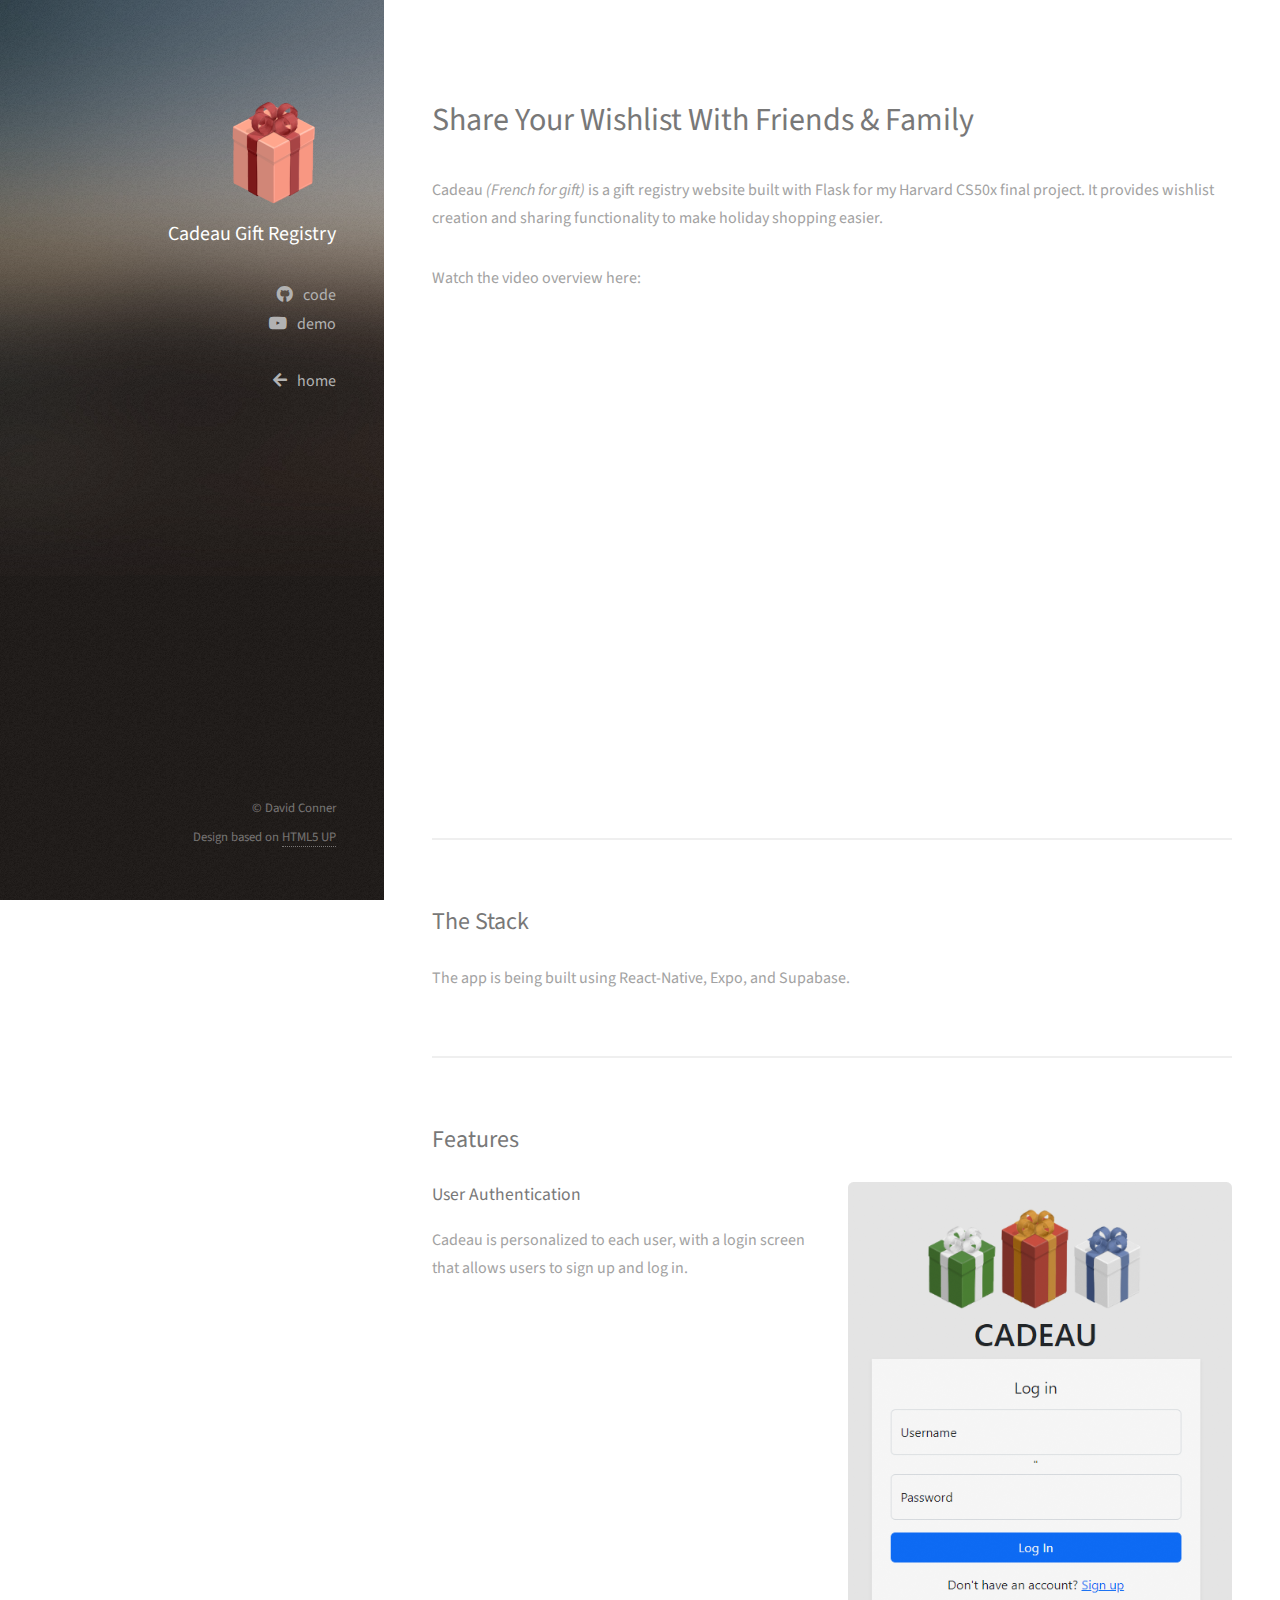
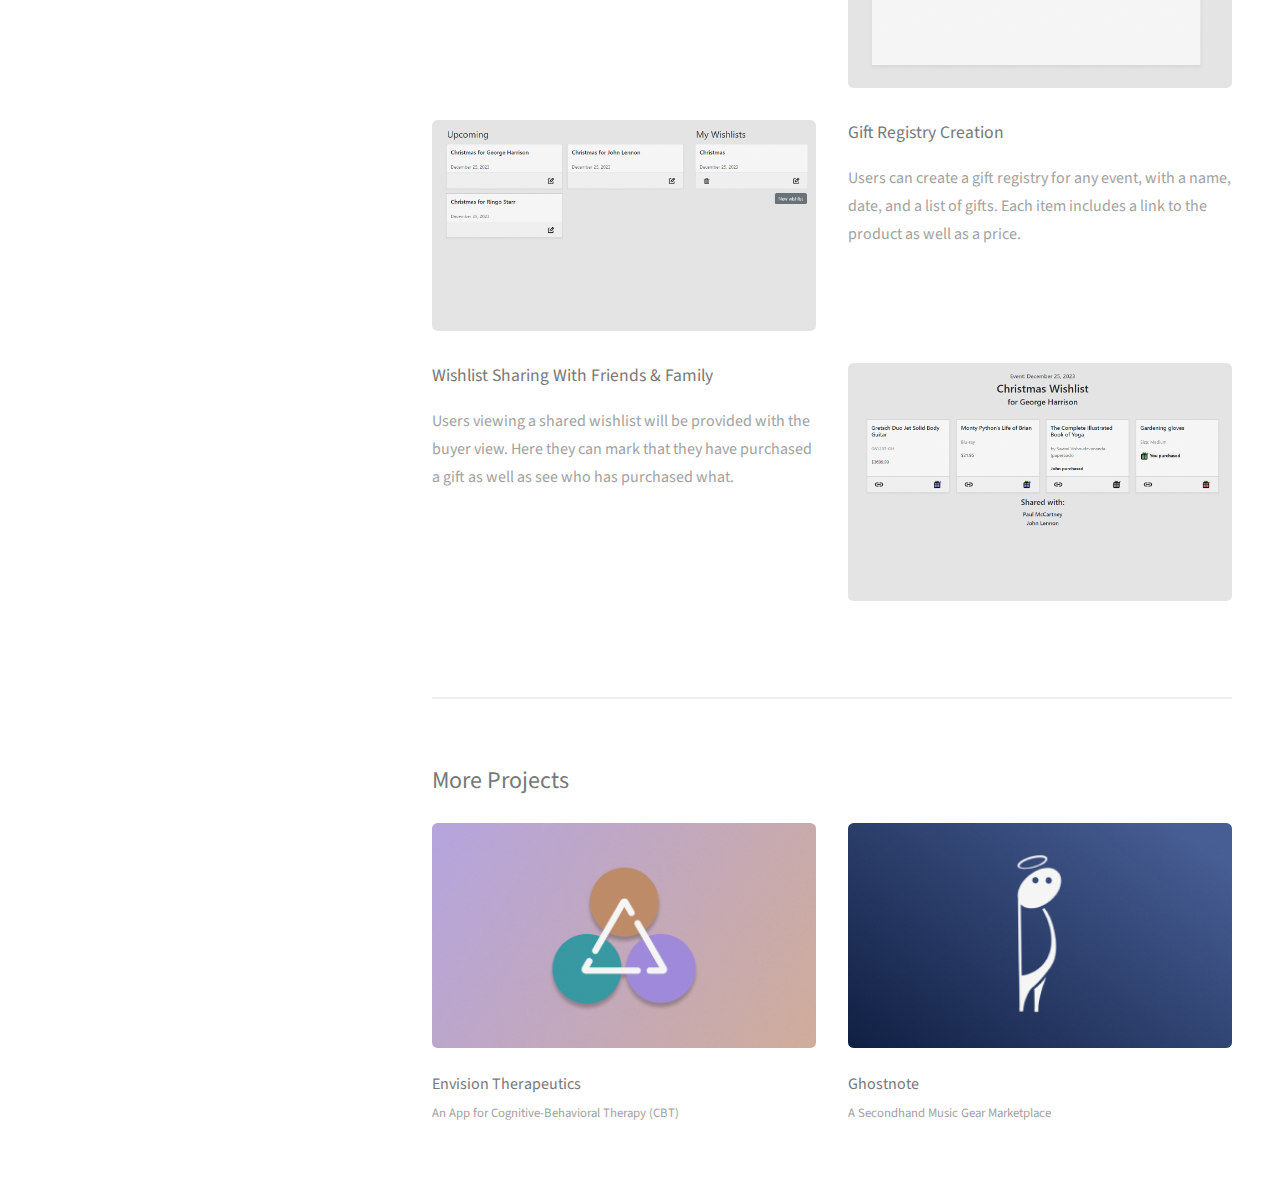
==== commit 3d17cdef: "Updated Cadeau page" ====
--- a/portfolio/cadeau.html
+++ b/portfolio/cadeau.html
@@ -1,7 +1,7 @@
 <!DOCTYPE HTML>
 <html>
 <head>
-    <title>Envision Therapeutics</title>
+    <title>Cadeau</title>
     <meta charset="utf-8" />
     <meta name="viewport" content="width=device-width, initial-scale=1, user-scalable=no" />
     <link rel="stylesheet" href="../assets/css/main.css" />
@@ -17,7 +17,7 @@
             <nav>
                 <ul class="menu-icons">
                     <li>
-                        <a class="icon solid brands fa-github" href="">code</a>
+                        <a class="icon solid brands fa-github" href="https://github.com/dconner114/cadeau">code</a>
                     </li>
                     <li>
                         <a class="icon solid brands fa-youtube" href="https://www.youtube.com/watch?v=oXooZqjxA6I&t=8s">demo</a>
@@ -35,61 +35,65 @@
     <div id="main">
         <section id="one">
             <header class="major">
-                <h2>About Envision Therapeutics</h2>
+                <h2>Share Your Wishlist With Friends & Family</h2>
             </header>
-            <p>Envision Therapeutics is an innovative app designed to assist with Cognitive-Behavioral Therapy (CBT). It provides users with tools and resources to manage their mental health effectively.</p>
-            <p>Our app features interactive exercises, progress tracking, and personalized feedback to help users achieve their therapy goals.</p>
-            <p>For more information, visit our <a href="https://envisiontherapeutics.com">website</a>.</p>
+            <p>Cadeau <i>(French for gift)</i> is a gift registry website built with Flask for my Harvard CS50x final project. It provides wishlist creation and sharing functionality to make holiday shopping easier.</p>
+            <p>Watch the video overview here:</p>
+            <div class="video-wrapper">
+                <iframe class="video" src="https://www.youtube.com/embed/oXooZqjxA6I" title="YouTube video player" frameborder="0" allow="accelerometer; autoplay; clipboard-write; encrypted-media; gyroscope; picture-in-picture; web-share" referrerpolicy="strict-origin-when-cross-origin" allowfullscreen></iframe>
+            </div>
         </section>
         <section id="two">
-            <h2>My Role</h2>
+            <h2>The Stack</h2>
+            <p>
+                The app is being built using React-Native, Expo, and Supabase.
+            </p>
+            
+            
+        </section>
+        <section id="three">
+            <h2>Features</h2>
             <div class="row">
                 <div class="col-6 col-12-small">
                     <h4>
-                        UX/UI Design
+                        User Authentication
                     </h4>
                     <p>
-                        I am responsible for the look and feel of the app, including the user interface and user experience. I worked closely with the development team to ensure that the app was functional and user-friendly.
+                        Cadeau is personalized to each user, with a login screen that allows users to sign up and log in.
                     </p>
                 </div>
                 <div class="col-6 col-12-small">
                     <div class="image fit">
-                        <img src="../images/fulls/Envision.png" alt="Envision Logo" style="--zoom: 1; --position-y: 0%;" />
+                        <img src="../images/cadeau/login.png" alt="Login Screen" style="--zoom: 1; --position-y: 0%;" />
                     </div>
                 </div>
                 <div class="col-6 col-12-small">
                     <div class="image fit">
-                        <img src="../images/fulls/Envision.png" alt="Envision Logo" style="--zoom: 1; --position-y: 0%;" />
+                        <img src="../images/cadeau/wishlist.png" alt="Wishlist Screen" style="--zoom: 1; --position-y: 0%;" />
                     </div>
                 </div>
                 <div class="col-6 col-12-small">
                     <h4>
-                        React-Native Component Creation
+                        Gift Registry Creation
                     </h4>
                     <p>
-                        After the UI components are finalized visually, I create the React-Native components that will be used to build the app.
+                        Users can create a gift registry for any event, with a name, date, and a list of gifts. Each item includes a link to the product as well as a price.
                     </p>
                 </div>
                 <div class="col-6 col-12-small">
                     <h4>
-                        Backend Database Design & Development
+                        Wishlist Sharing With Friends & Family
                     </h4>
                     <p>
-                        After enough UI components are ready for a screen, I create the necessary tables in supabase that serve as models for the frontend components. Then I build the screen to allow users to update their personal data from the app.
+                        Users viewing a shared wishlist will be provided with the buyer view. Here they can mark that they have purchased a gift as well as see who has purchased what.
                     </p>
                 </div>
                 <div class="col-6 col-12-small">
                     <div class="image fit">
-                        <img src="../images/fulls/Envision.png" alt="Envision Logo" style="--zoom: 1; --position-y: 0%;" />
+                        <img src="../images/cadeau/buy.png" alt="Buy Screen" style="--zoom: 1; --position-y: 0%;" />
                     </div>
                 </div>
             </div>
-        </section>
-        <section id="three">
-            <h2>The Stack</h2>
-            <p>
-                The app is being built using React-Native, Expo, and Supabase.
-            </p>
         </section>
         <section id="four">
             <h2>More Projects</h2>
--- a/assets/css/main.css
+++ b/assets/css/main.css
@@ -2159,6 +2159,7 @@
 			object-fit: cover; /* Ensures the image covers the area */
 			object-position: center; /* Centers the image within the square */
 		}
+
 
 /* List */
 
@@ -3251,4 +3252,21 @@
     max-height: 150px; /* Set a maximum height to ensure it's square */
     object-fit: cover; /* Ensures the image covers the area */
     object-position: center; /* Centers the image within the square */
+}
+
+.video-wrapper {
+    position: relative;
+    padding-bottom: 56.25%; /* 16:9 aspect ratio */
+    height: 0;
+    overflow: hidden;
+    max-width: 100%;
+}
+
+.video-wrapper iframe {
+    position: absolute;
+    top: 0;
+    left: 0;
+    width: 100%;
+    height: 100%;
+    border-radius: 0.35em;
 }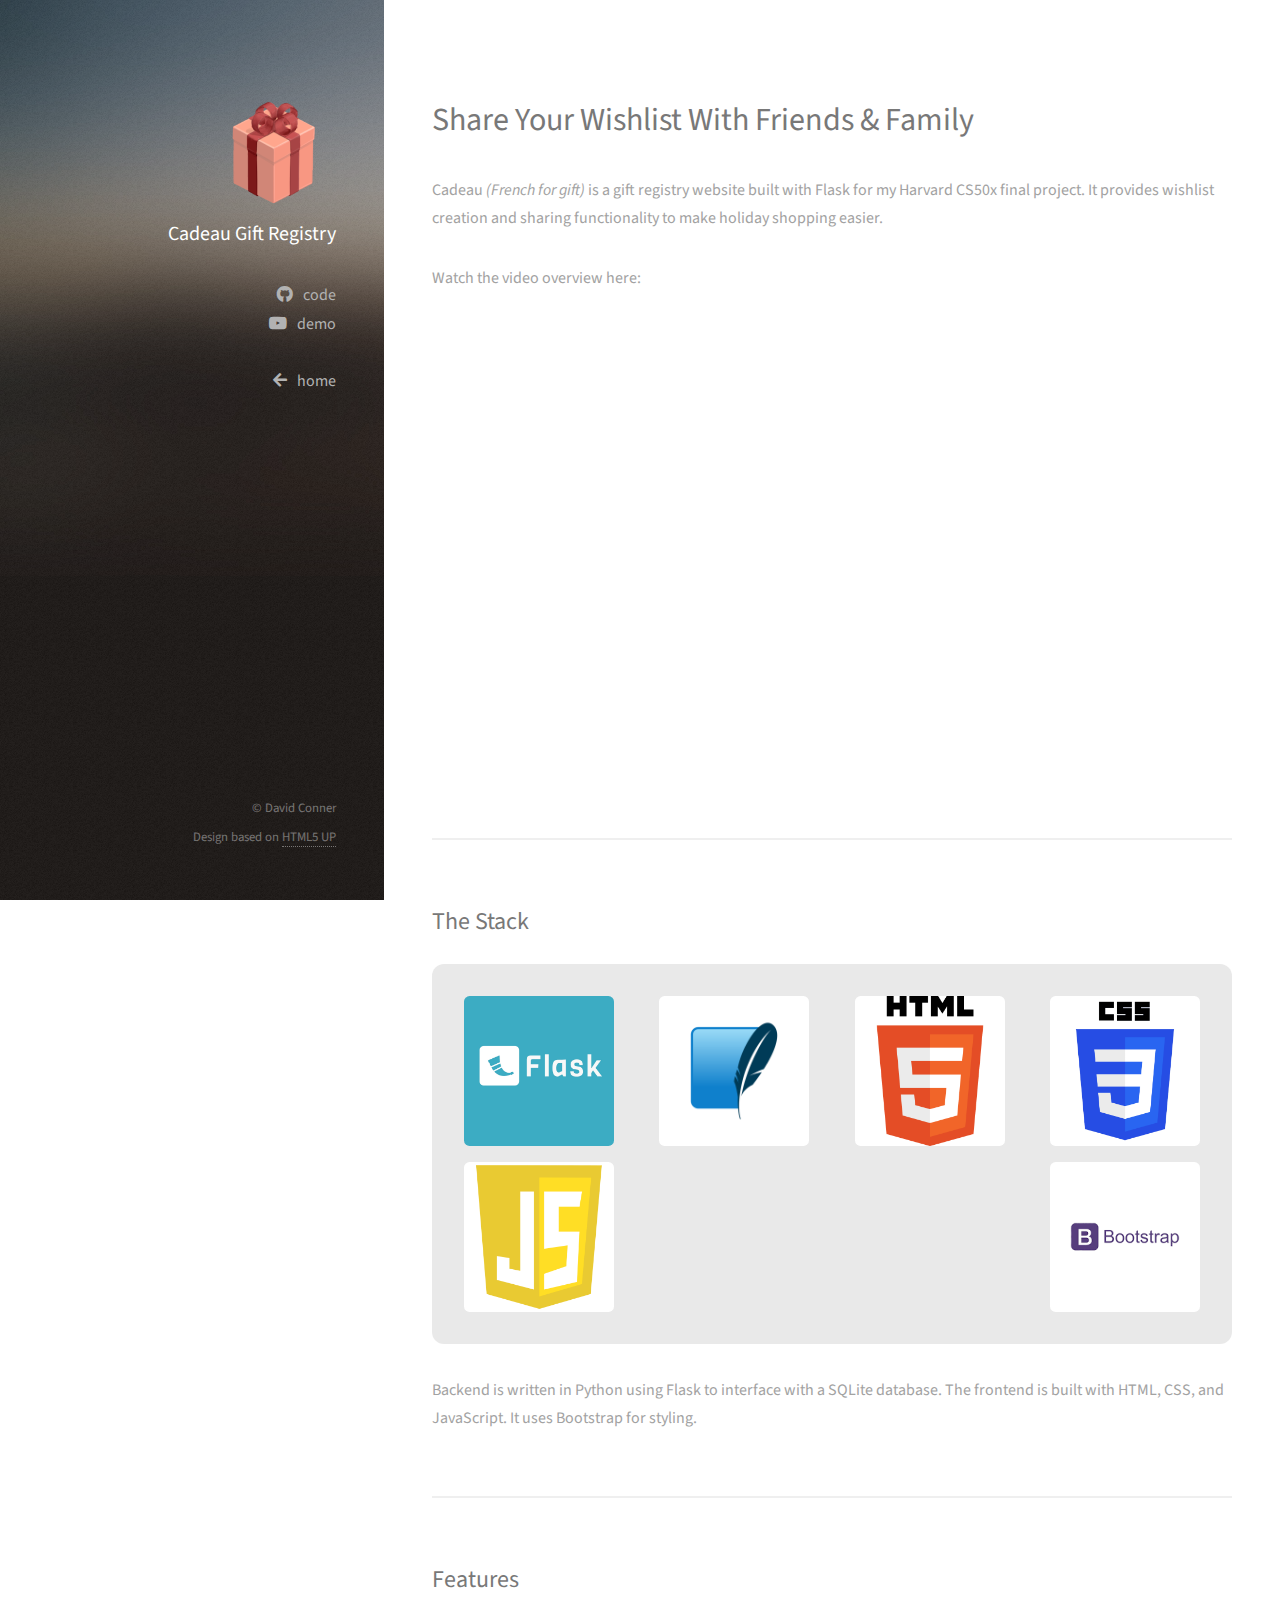
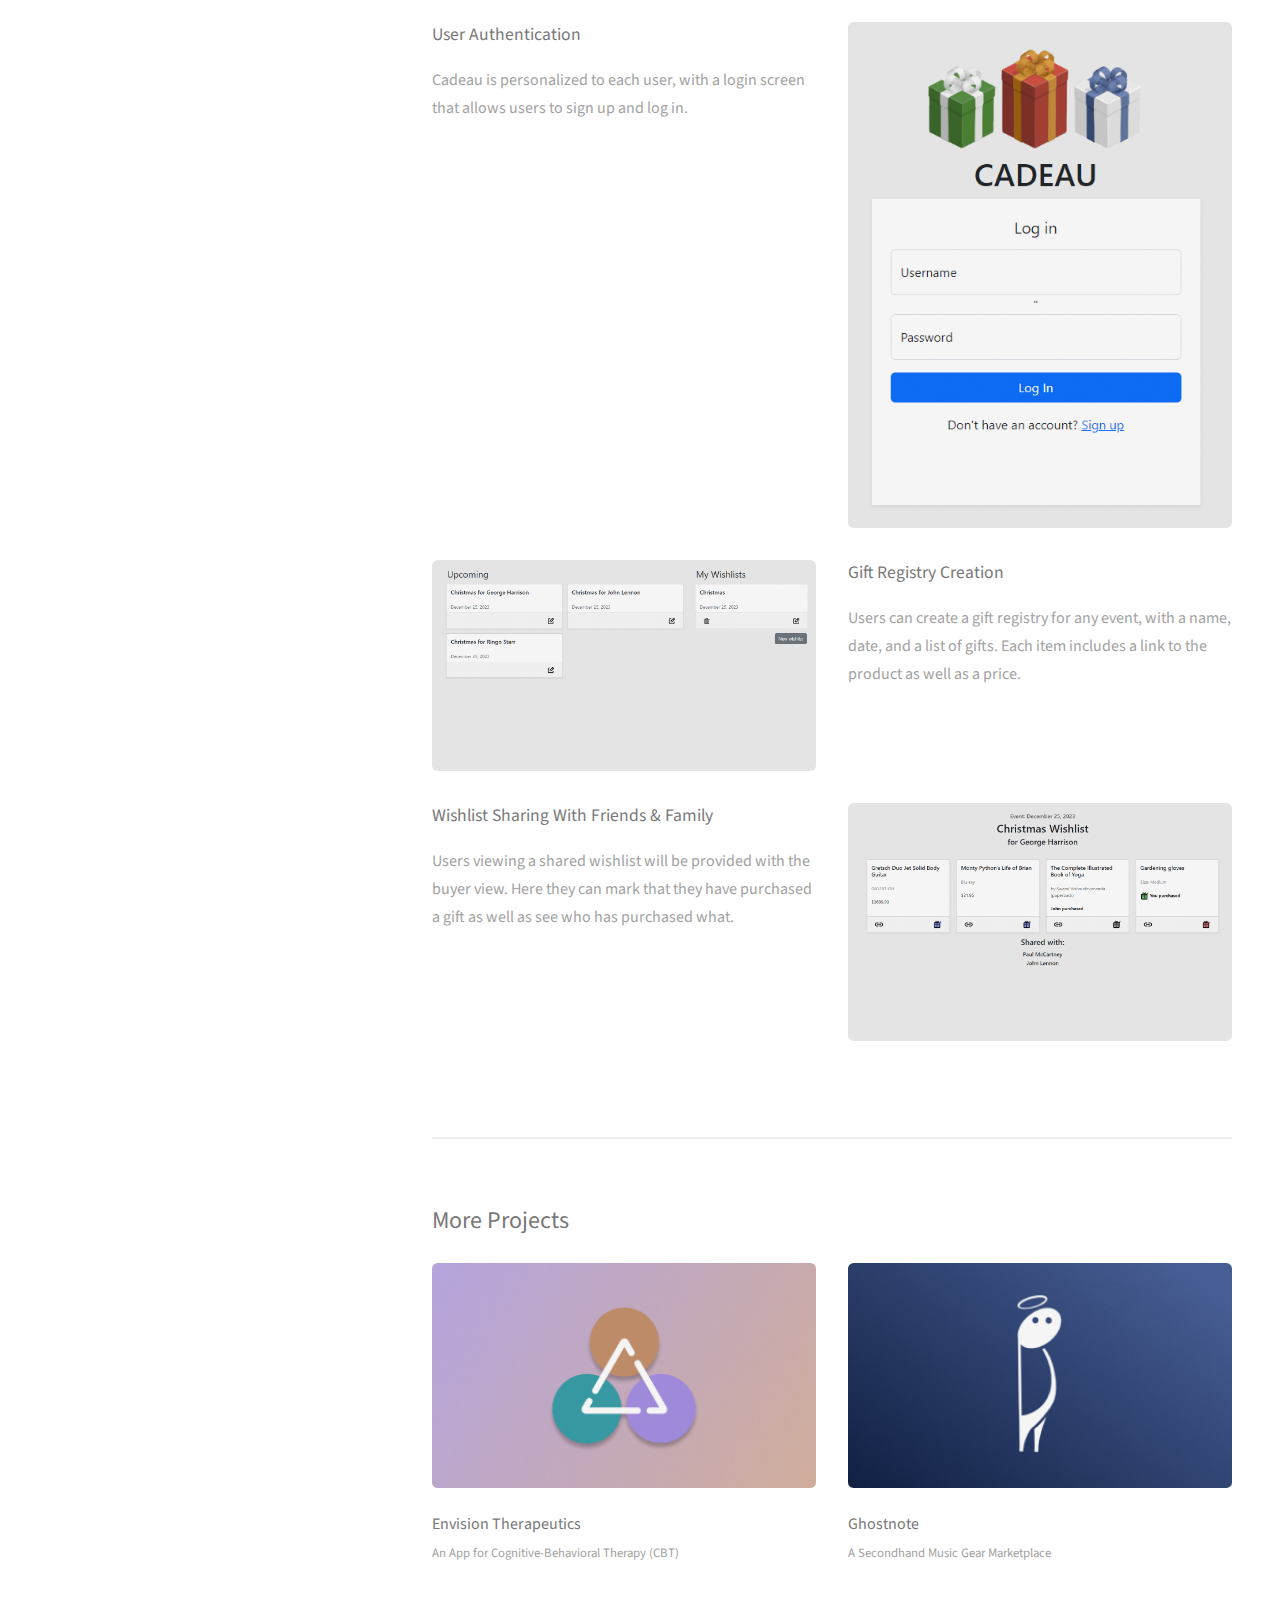
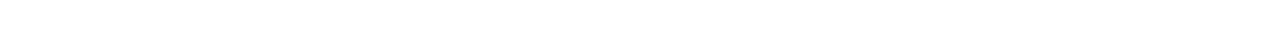
==== commit 1a03d56c: "stack icons added" ====
--- a/portfolio/cadeau.html
+++ b/portfolio/cadeau.html
@@ -45,11 +45,29 @@
         </section>
         <section id="two">
             <h2>The Stack</h2>
+            <div class="stack-container">
+                <div class="stack-icon">
+                    <img src="../images/icons/flask.webp" href="https://flask.palletsprojects.com/en/stable/" alt="Flask logo">
+                </div>
+                <div class="stack-icon">
+                    <img src="../images/icons/sqlite.png" href="https://www.sqlite.org/" alt="SQLite logo">
+                </div>
+                <div class="stack-icon">
+                    <img src="../images/icons/html5.png" href="https://en.wikipedia.org/wiki/HTML" alt="HTML5 logo">
+                </div>
+                <div class="stack-icon">
+                    <img src="../images/icons/css3.png" href="https://en.wikipedia.org/wiki/CSS" alt="CSS3 logo">
+                </div>
+                <div class="stack-icon">
+                    <img src="../images/icons/javascript.png" href="https://en.wikipedia.org/wiki/JavaScript" alt="JavaScript logo">
+                </div>
+                <div class="stack-icon">
+                    <img src="../images/icons/bootstrap.png" href="https://getbootstrap.com/" alt="Bootstrap logo">
+                </div>
+            </div>
             <p>
-                The app is being built using React-Native, Expo, and Supabase.
+                Backend is written in Python using Flask to interface with a SQLite database. The frontend is built with HTML, CSS, and JavaScript. It uses Bootstrap for styling.
             </p>
-            
-            
         </section>
         <section id="three">
             <h2>Features</h2>
--- a/assets/css/main.css
+++ b/assets/css/main.css
@@ -3268,5 +3268,32 @@
     left: 0;
     width: 100%;
     height: 100%;
+    border-radius: 0.75em;
+}
+
+.stack-container {
+    display: flex;
+	justify-content: space-between;
+    gap: 1em;  /* Space between icons */
+    flex-wrap: wrap;  /* Allows wrapping on smaller screens */
+    align-items: center;
+    margin-bottom: 2em;  /* Space before the paragraph */
+	padding: 2em;
+	border-radius: 0.75em;
+	background-color: rgba(211, 211, 211, 0.5);
+}
+
+.stack-icon {
+    width: 150px;  /* Fixed width instead of max-width */
+    aspect-ratio: 1/1;
+    overflow: hidden;
     border-radius: 0.35em;
+}
+
+.stack-icon img {
+    width: 100%;
+    height: 100%;
+	background-color: white;
+    object-fit: cover;
+    object-position: center;
 }